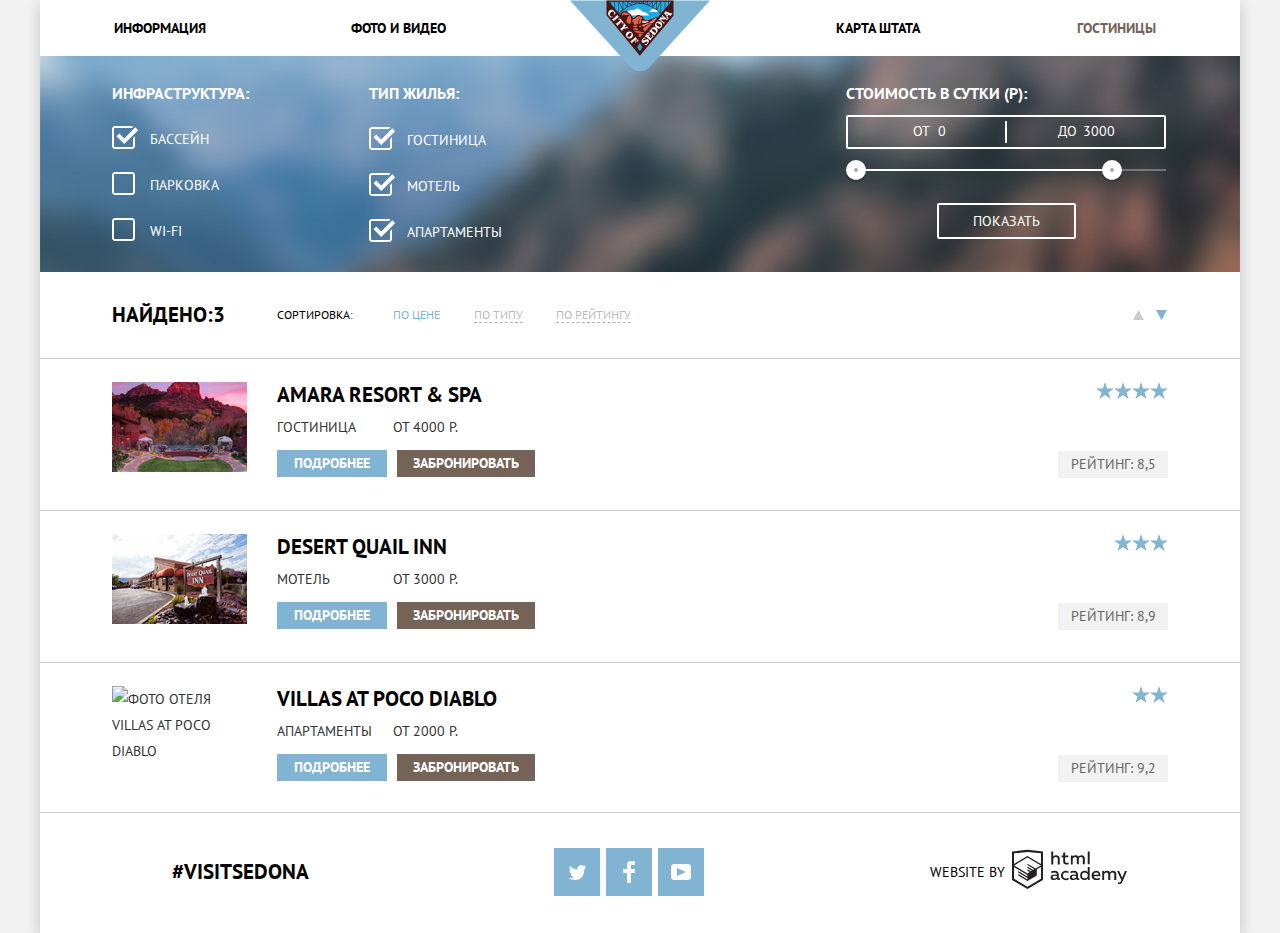
==== inner.html @ ee7cae3e "завершаем вёрстку личного проекта." ====
<!DOCTYPE html>
<html lang="ru">

<head>
    <meta charset="utf-8">
    <title>HTML Academy: Седона</title>
    <link href="https://fonts.googleapis.com/css?family=PT+Sans:400,700&display=swap&subset=cyrillic" rel="stylesheet">
    <link href="css/normalize.css" rel="stylesheet">
    <link href="css/style.css" rel="stylesheet">
</head>

<body class="inner-page">
    <div class="main-wrapper">
        <header class="main-header inner-header">
            <nav class="main-navigation">
                <a class="main-header-logo" href="index.html" aria-label="Главная страница Седона">
                    <img src="img/logo-sedona.svg" width="140" height="72" alt="Логотип Седона">
                </a>
                <ul class="site-navigation">
                    <li><a href="info.html">Информация</a></li>
                    <li class="foto"><a href="foto.html">Фото и видео</a></li>
                    <li><a href="map.html">Карта штата</a></li>
                    <li class="site-navigation-current"><a href="sedona-hotels.html">Гостиницы</a></li>
                </ul>
            </nav>
        </header>
        <main>
            <section class="filter">
                <h2 class="visually-hidden">Фильтр гостиниц</h2>
                <form class="filter-form" action="https://echo.htmlacademy.ru" method="get">
                    <fieldset class="fiiter-item">
                        <legend class="filter-title title-infrastructure">Инфраструктура:</legend>
                        <label class="filter-checkbox checkbox">
                                        <input class="checkbox-input" type="checkbox" checked>
                                        <span class="checkbox-indicator" tabindex="0"></span>
                                        <span class="checkbox-text">Бассейн</span>
                                    </label>
                        <label class="filter-checkbox checkbox">
                                        <input class="checkbox-input" type="checkbox">
                                        <span class="checkbox-indicator" tabindex="0"></span>
                                        <span class="checkbox-text">Парковка</span>
                                    </label>
                        <label class="filter-checkbox checkbox">
                                        <input class="checkbox-input" type="checkbox">
                                        <span class="checkbox-indicator" tabindex="0"></span>
                                        <span class="checkbox-text">Wi-Fi</span>
                                    </label>
                    </fieldset>
                    <fieldset class="fiiter-item">
                        <legend class="filter-title title-type-housing">Тип жилья:</legend>
                        <label class="filter-checkbox checkbox">
                                        <input class="checkbox-input" type="checkbox" checked>
                                        <span class="checkbox-indicator" tabindex="0"></span> 
                                        <span class="checkbox-text">Гостиница</span>
                                    </label>
                        <label class="filter-checkbox checkbox">
                                        <input class="checkbox-input" type="checkbox" checked>
                                        <span class="checkbox-indicator" tabindex="0"></span>
                                        <span class="checkbox-text">Мотель</span>
                                    </label>
                        <label class="filter-checkbox checkbox">
                                        <input class="checkbox-input" type="checkbox" checked>
                                        <span class="checkbox-indicator" tabindex="0"></span>
                                        <span class="checkbox-text">Апартаменты</span>
                                    </label>
                    </fieldset>
                    <div class="filter-range">
                        <div class="filter-range-title">Стоимость в сутки (р):</div>
                        <div class="price-controls">
                            <label class="min-price">от<input type="text" name="min-price" value="0"></label>
                            <label class="max-price">до<input type="text" name="max-price" value="3000"></label>
                        </div>
                        <div class="range-controls">
                            <div class="scale">
                                <div class="bar"></div>
                            </div>
                            <div class="range-toggle range-toggle-min"></div>
                            <div class="range-toggle range-toggle-max"></div>
                        </div>
                        <button class="show" type="submit">Показать</button>
                    </div>
                </form>
            </section>
            <section class="sorting">
                <span class="sorting-result">Найдено:3</span>
                <div class="sorting-type">
                    <h3 class="sorting-type-title">Сортировка:</h3>
                    <ul class="sorting-type-list">
                        <li class="sorting-cost"><a href="#">По цене</a></li>
                        <li class="sorting-on-type"><a href="#">По типу</a></li>
                        <li class="sorting-rating"><a href="#">По рейтингу</a></li>
                    </ul>
                </div>
                <div class="sorting-arrows">
                    <a class="arrows" href="#" aria-label="Стрелка сортировки вверх">
                        <svg class="arrow-up" xmlns="http://www.w3.org/2000/svg" width="11" height="10" viewBox="0 0 11 10">
          <path fill="#231F20" d="M5.5 0L0 10h11z" /></svg>
                    </a>
                    <a class="arrows" href="#" aria-label="Стрелка сортировки вниз">
                        <svg class="arrow-down" xmlns="http://www.w3.org/2000/svg" width="11" height="10" viewBox="0 0 11 10">
          <path fill="#231F20" d="M5.5 10L0 0h11" /></svg>
                    </a>
                </div>
            </section>
            <section class="catalog">
                <h1 class="visually-hidden">Гостиницы</h1>
                <ul class="catalog-list">
                    <li class="catalog-item">
                        <div class="catalog-item-img">
                            <img class="catalog-picture" src="img/Amara-Resort-&-Spa.jpg" width="135" height="90" alt="Фото отеля Amara Resort & Spa">
                        </div>
                        <div class="catalog-item-description">
                            <a class="catalog-link" href="#">
                                <h2 class="catalog-name">Amara Resort & Spa</h2>
                            </a>
                            <p class="catalog-description">
                                <span class="catalog-description-title">Гостиница</span>
                                <span>от 4000 р.</span>
                            </p>
                            <div class="catalog-reservation">
                                <a class="button button-info" href="#">Подробнее</a>
                                <a class="button button-reservation" href="#">Забронировать</a>
                            </div>
                        </div>
                        <div class="catalog-item-rating rating">
                            <div class="rating-stars rating-stars--4"></div>
                            <span class="rating-text">Рейтинг: 8,5</span>
                        </div>
                    </li>
                    <li class="catalog-item">
                        <div class="catalog-item-img">
                            <img class="catalog-picture" src="img/Desert-Quail-Inn.jpg" width="135" height="90" alt="Фото отеля Desert Quail Inn">
                        </div>
                        <div class="catalog-item-description">
                            <a class="catalog-link" href="#">
                                <h2 class="catalog-name">Desert Quail Inn</h2>
                            </a>
                            <p class="catalog-description">
                                <span class="catalog-description-title">Мотель</span>
                                <span>от 3000 р.</span>
                            </p>
                            <div class="catalog-reservation">
                                <a class="button button-info" href="#">Подробнее</a>
                                <a class="button button-reservation" href="#">Забронировать</a>
                            </div>
                        </div>
                        <div class="catalog-item-rating rating">
                            <div class="rating-stars rating-stars--3"></div>
                            <span class="rating-text">Рейтинг: 8,9</span>
                        </div>
                    </li>
                    <li class="catalog-item">
                        <div class="catalog-item-img">
                            <img class="catalog-picture" src="img/Villas-At-Poco-Diablo.jpg" width="135" height="90" alt="Фото отеля Villas At Poco Diablo">
                        </div>
                        <div class="catalog-item-description">
                            <a class="catalog-link" href="#">
                                <h2 class="catalog-name">Villas At Poco Diablo</h2>
                            </a>
                            <p class="catalog-description">
                                <span class="catalog-description-title">Апартаменты</span>
                                <span>от 2000 р.</span>
                            </p>
                            <div class="catalog-reservation">
                                <a class="button button-info" href="#">Подробнее</a>
                                <a class="button button-reservation" href="#">Забронировать</a>
                            </div>
                        </div>
                        <div class="catalog-item-rating rating">
                            <div class="rating-stars rating-stars--2"></div>
                            <span class="rating-text">Рейтинг: 9,2</span>
                        </div>
                    </li>
                </ul>
            </section>
        </main>
        <footer class="main-footer">
            <div class="container">
                <div class="tag">#VISITSEDONA</div>
                <div class="footer-social">
                    <a class="social-button" href="#" aria-label="Седона в Twitter">
                        <img src="img/twitter.svg" width="17" height="15" alt="Twitter">
                    </a>
                    <a class="social-button" href="#" aria-label="Седона в Facebook">
                        <img src="img/fb-icon.svg" width="12" height="22" alt="Facebook">
                    </a>
                    <a class="social-button" href="#" aria-label="Седона в Youtube">
                        <img src="img/youtube.svg" width="20" height="16" alt="Youtube">
                    </a>
                </div>
                <div class="footer-copyright">
                    <b>Website by</b>
                    <a class="intensive" href="htmlacademy.ru/intensive/htmlcss" aria-label="HTML academy">
                        <svg class="intensive-icon" id="Layer_1" data-name="Layer 1" xmlns="http://www.w3.org/2000/svg" viewBox="0 0 108.08 36.85">
              <title>logo-htmlacademy-small1</title>
              <path
                d="M44.61,26.88a2,2,0,0,0,.55-0.1v1.33a3.25,3.25,0,0,1-1.18.21,1.67,1.67,0,0,1-1.67-1,4.84,4.84,0,0,1-3.14,1.08c-1.51,0-2.91-.83-2.91-2.55,0-2.13,2-2.79,3.71-2.79a11.08,11.08,0,0,1,2.17.25v-0.3c0-1-.76-1.77-2.19-1.77a7.42,7.42,0,0,0-3,.64v-1.7a10.21,10.21,0,0,1,3.19-.55c2.36,0,3.81,1.12,3.81,3.65v3a0.54,0.54,0,0,0,.49.59h0.17Zm-6.44-1.13A1.35,1.35,0,0,0,39.63,27h0.11a3.39,3.39,0,0,0,2.41-1V24.58a9.72,9.72,0,0,0-1.81-.21c-1,0-2.16.33-2.16,1.38h0Zm12.36-6.11a5,5,0,0,1,2.57.64V22a4.08,4.08,0,0,0-2.3-.7,2.75,2.75,0,1,0,0,5.49,5,5,0,0,0,2.43-.64v1.71a6.27,6.27,0,0,1-2.76.57A4.21,4.21,0,0,1,46,24.51q0-.21,0-0.41a4.32,4.32,0,0,1,4.18-4.46h0.38Zm12.17,7.24a2,2,0,0,0,.55-0.1v1.33a3.25,3.25,0,0,1-1.18.21,1.67,1.67,0,0,1-1.67-1,4.84,4.84,0,0,1-3.14,1.08c-1.51,0-2.91-.83-2.91-2.55,0-2.13,2-2.79,3.71-2.79a11.08,11.08,0,0,1,2.17.25v-0.3c0-1-.76-1.77-2.19-1.77a7.42,7.42,0,0,0-3,.64v-1.7a10.21,10.21,0,0,1,3.19-.55c2.36,0,3.81,1.12,3.81,3.65v3a0.54,0.54,0,0,0,.49.59h0.17Zm-6.44-1.13A1.35,1.35,0,0,0,57.73,27h0.11a3.39,3.39,0,0,0,2.41-1V24.58a9.72,9.72,0,0,0-1.81-.21c-1.06,0-2.16.33-2.16,1.38h0ZM73,16V28.2H71.35V26.88a3.88,3.88,0,0,1-3.19,1.54,4.4,4.4,0,0,1,0-8.78,3.81,3.81,0,0,1,3,1.3V16H73Zm-4.53,5.22a2.76,2.76,0,1,0,0,5.52A2.86,2.86,0,0,0,71.15,25V23A2.91,2.91,0,0,0,68.49,21.27ZM79,19.64c3.31,0,4.46,2.68,3.92,5.09H76.7c0.21,1.5,1.67,2.11,3.19,2.11a6.11,6.11,0,0,0,2.64-.59v1.6a7.14,7.14,0,0,1-3,.57C77,28.42,74.78,27,74.78,24a4.18,4.18,0,0,1,4-4.39H79Zm0.09,1.54a2.28,2.28,0,0,0-2.44,2.1v0.06H81.3A2,2,0,0,0,79.13,21.18Zm5.73,7V19.87h1.65v1a3.81,3.81,0,0,1,2.78-1.27A2.86,2.86,0,0,1,91.89,21a4.12,4.12,0,0,1,2.91-1.33A3.06,3.06,0,0,1,98,23V28.2h-1.9V23.05a1.59,1.59,0,0,0-1.42-1.75H94.42a2.8,2.8,0,0,0-2.07,1.12V28.2h-1.9V23.05A1.59,1.59,0,0,0,89,21.31H88.8a3,3,0,0,0-2.21,1.29v5.63H84.86Zm21.31-8.33h1.9l-3.91,9.46c-0.9,2.17-2.09,2.86-3.35,2.86a4.76,4.76,0,0,1-1.1-.14V30.46a2.86,2.86,0,0,0,.85.12c0.9,0,1.58-.64,2.07-1.9l0.17-.42-4-8.4h2l2.86,6.29ZM38.73,1.46V6.22a3.81,3.81,0,0,1,2.7-1.14,3.25,3.25,0,0,1,3.44,3.4v5.15H43V8.72a1.81,1.81,0,0,0-1.61-2h-0.3a2.93,2.93,0,0,0-2.32,1.39v5.52h-1.9V1.46h1.9ZM49.94,2.31v3h3V6.91h-3v3.81c0,1.1.5,1.46,1.58,1.46a4.49,4.49,0,0,0,1.69-.33v1.6A6.8,6.8,0,0,1,51,13.8a2.55,2.55,0,0,1-2.86-2.74V6.89H46.58V5.26h1.5V2.74Zm5.4,11.31V5.28H57v1A3.81,3.81,0,0,1,59.77,5a2.86,2.86,0,0,1,2.6,1.33A4.12,4.12,0,0,1,65.28,5,3.06,3.06,0,0,1,68.44,8.4v5.21h-1.9V8.46a1.59,1.59,0,0,0-1.42-1.75H64.89a2.8,2.8,0,0,0-2.07,1.12v5.78h-1.9V8.46A1.59,1.59,0,0,0,59.5,6.71H59.27A3,3,0,0,0,57.06,8v5.63H55.34ZM71.17,1.45H73V13.6H71.17V1.45ZM14.71,0H14.55L0,1.54V28.21l14.55,8.66,14.55-8.66V1.54Zm12.5,27.1L14.55,34.64,1.9,27.12V16.18l12.59,7.5V25L5.86,19.9v1.31l8.68,5.21v1.39L5.87,22.65V24l8.68,5.21,8.75-5.24V18.31L27.2,16V27.12Zm0-12.53-3.48,2-1.6,1L14.51,13v1.31L21,18.23H21l-0.14.09-1,.54-5.37-3.2V17l4.24,2.52-1,.67-3.2-1.9v1.31l2.1,1.24L14.5,22.1,2,14.65,14.51,7.11Zm0-1.32L14.49,5.76,1.91,13.25v-10L14.56,1.92,27.21,3.25v10h0Z"
                transform="translate(0 -0.02)" fill="#231f20" />
            </svg>
                    </a>
                </div>
            </div>
        </footer>
    </div>
    <script></script>
</body>

</html>
---- css/style.css ----
html,
body {
    height: 100%;
    min-width: 1280px;
}

body {
    margin: 0;
    padding: 0;
    font-family: "PT Sans", Arial, sans-serif;
    font-size: 14px;
    line-height: 26px;
    font-weight: normal;
    color: #333333;
    text-transform: uppercase;
    background-color: #f2f2f2;
}

.main-wrapper {
    width: 1200px;
    min-height: 100%;
    margin: 0 auto;
    padding: 0;
    position: relative;
    background-color: white;
    box-shadow: 0px 5px 15px rgba(0, 1, 1, 0.2);
}

main {
    padding-bottom: 120px;
}

a {
    text-decoration: none;
}

img {
    max-width: 100%;
}

.main-navigation {
    font-size: 14px;
    line-height: 26px;
    text-align: center;
    color: #000000;
    font-weight: bold;
    background-color: white;
    display: flex;
    flex-direction: column;
    align-items: center;
    position: relative;
}

.site-navigation {
    list-style: none;
    margin: 0px;
    padding: 0px;
    width: 100%;
    height: 56px;
    list-style: none;
    display: flex;
    justify-content: flex-start;
    align-items: center;
}

.site-navigation a {
    color: #000000;
}

.site-navigation a:hover,
.site-navigation a:focus {
    color: #81b3d2;
    background-color: white
}

.site-navigation a:active {
    color: rgba(0, 0, 0, 0.3);
    background-color: white
}

.main-header {
    min-height: 56px;
}

.main-header-logo {
    width: 140px;
    height: 71px;
    background-color: transparent;
    position: absolute;
    top: 0;
    left: 50%;
    margin-left: -70px;
    z-index: 1;
}

.site-navigation li {
    width: 239px;
}

.foto {
    padding-right: 240px;
}

.visually-hidden:not(:focus):not(:active) {
    position: absolute;
    clip: rect(0 0 0 0);
    width: 1px;
    height: 1px;
    margin: -1px;
    border: 0;
    padding: 0;
    white-space: nowrap;
    clip-path: inset(100%);
    overflow: hidden;
}

.info-container {
    margin: 0 auto;
    padding: 0;
    min-height: 640px;
    text-align: center;
}

.info-welcome {
    height: 508px;
    background-image: url('../img/background-photo.jpg');
    background-position: top -80px center;
    background-repeat: no-repeat;
    position: relative;
}

.info-welcome::before {
    content: "";
    position: absolute;
    width: 1200px;
    height: 59px;
    top: 450px;
    right: 0px;
    background-image: url('../img/polygon.svg');
    background-position: center;
    background-repeat: no-repeat;
}

.info-picture {
    margin: auto;
    padding-top: 77px;
}

.white-back {
    background-color: white;
    width: 100%;
}

.info-sedona {
    padding-bottom: 30px;
    margin: auto;
    font-size: 21px;
    line-height: 26px;
    color: #000000;
    font-weight: bold;
    background-color: white;
}

.info-wrapper .title {
    margin: 0;
}

.info-wrapper {
    background-color: white;
    text-align: center;
    padding-top: 58px;
    padding-bottom: 51px;
}

.title {
    font-size: 14px;
    line-height: 26px;
    text-align: center;
    color: #333333;
    font-weight: normal;
    background-color: white;
}

.reasons {
    margin: 0;
    padding: 0;
    display: flex;
    flex-direction: column;
    align-items: flex-start;
    counter-reset: reasons;
}

.reasons-item {
    margin: 0;
    padding: 0;
    min-height: 256px;
    display: flex;
    flex-direction: row;
    flex-wrap: nowrap;
}

.reasons-additional {
    margin: 0;
    padding: 0;
    min-height: 256px;
    display: flex;
    flex-direction: row;
    flex-wrap: nowrap;
    list-style: none;
}

.reasons-item--image {
    background-color: #81b3d2;
    color: white;
}

.reasons-item--reverse {
    flex-direction: row-reverse;
}

.reasons-item--gray {
    background-color: #eeeeee;
}

.reasons-item-img {
    width: 800px;
    height: 256px;
    background-image: url('../img/feature-picture-1.jpg');
    background-position: center center;
    background-repeat: no-repeat;
}

.reasons-item-img--bridge {
    background-image: url('../img/feature-picture-2.jpg');
}

.reasons-item-info {
    width: 280px;
    padding-top: 46px;
    padding-bottom: 40px;
    padding-right: 60px;
    padding-left: 60px;
    display: flex;
    flex-direction: column;
    align-content: space-between;
    text-align: center;
}

.reasons-item-title {
    font-size: 21px;
    line-height: 21px;
    margin-top: 0;
    padding-bottom: 30px;
    margin-bottom: 30px;
    position: relative;
}

.reasons-item-title::after {
    display: block;
    position: absolute;
    left: 50%;
    bottom: 0;
    transform: translate(-50%, 50%);
    counter-increment: reasons;
    content: "- №" counter(reasons) " -";
    font-size: 14px;
    line-height: 21px;
    font-weight: normal;
}

.reasons-item-text {
    margin: 0;
}

.reasons-additional-title {
    margin: 0;
    font-size: 21px;
    line-height: 21px;
    font-weight: bold;
}

.title-housing {
    position: relative;
    padding-bottom: 20px;
}

.title-housing::before {
    content: "";
    position: absolute;
    top: -103px;
    left: 50%;
    width: 75px;
    height: 72px;
    margin-left: -37.5px;
    background-image: url('../img/icon-1.svg');
}

.title-food {
    position: relative;
    padding-bottom: 20px;
}

.title-food::before {
    content: "";
    position: absolute;
    top: -100px;
    left: 50%;
    width: 74px;
    height: 70px;
    margin-left: -37px;
    background-image: url('../img/icon-3.svg');
}

.title-souvenirs {
    position: relative;
    padding-bottom: 20px;
}

.title-souvenirs::before {
    content: "";
    position: absolute;
    top: -105px;
    left: 50%;
    width: 64px;
    height: 76px;
    margin-left: -32px;
    background-image: url('../img/icon-2.svg');
}

.reasons-additional-item {
    width: 280px;
    padding-top: 162px;
    padding-bottom: 75px;
    padding-right: 60px;
    padding-left: 60px;
    display: flex;
    flex-direction: column;
    text-align: center;
}

.map {
    width: 1200px;
    height: 473px;
    background-image: url('../img/map.jpg');
}

.search {
    text-align: center;
    min-height: 640px;
    padding-top: 50px;
}

.search h3 {
    font-size: 30px;
    line-height: 36px;
    color: #000000;
    font-weight: bold;
    background-color: white;
    margin-bottom: 20px;
    margin-top: 0;
}

.search .title {
    margin: auto;
    width: 440px;
    min-height: 30px;
    margin-bottom: 44px;
    margin-top: 22px;
}

input[type=number] {
    -webkit-appearance: textfield;
    -moz-appearance: textfield;
}

input[type=number]::-webkit-inner-spin-button,
input[type=number]::-webkit-outer-spin-button {
    -webkit-appearance: none;
    -moz-appearance: none;
}

.button {
    font: inherit;
    text-align: center;
    vertical-align: middle;
    text-transform: uppercase;
    border: none;
}

.open-form {
    width: 568px;
    height: 86px;
    font-size: 21px;
    font-weight: bold;
    line-height: 26px;
    color: white;
    background-color: #766357;
    cursor: pointer;
}

.open-form:hover,
.open-form:focus {
    background-color: #604e43;
}

.open-form:active {
    color: rgba(255, 255, 255, 0.3);
    background-color: #503e33;
}

.popup {
    width: 568px;
    margin: 0 auto;
    position: relative;
}

.search-form {
    display: flex;
    flex-direction: row;
    flex-wrap: wrap;
    width: 458px;
    background: #fff;
    position: absolute;
    left: 0;
    right: 0;
    top: 100%;
    padding: 55px;
    text-align: left;
    box-shadow: 0px 7px 15px rgba(0, 1, 1, 0.2);
    z-index: 1;
}

.search-item {
    display: flex;
    flex-direction: row;
    flex-wrap: nowrap;
    align-items: center;
    margin-bottom: 30px;
    width: 100%;
}

.search-item--iconed {
    position: relative;
}

.search-item--half {
    width: 50%;
}

.search-item-label {
    font-weight: bold;
    min-width: 95px;
    padding-right: 15px;
    color: black;
}

.search-item-label--right {
    min-width: 85px;
    padding-right: 25px;
    text-align: right;
}

.search-item-input {
    background-color: #f2f2f2;
    width: 100%;
    padding: 9px;
    height: 16px;
    border: 2px solid #f2f2f2;
    box-shadow: none;
    font-weight: bold;
    text-transform: uppercase;
}

.search-item-input:hover {
    background-color: #ebebeb;
    border-color: #ebebeb;
}

.search-item-input:focus {
    background-color: #fff;
    border-color: #e5e5e5;
}

.search-item-input::-webkit-input-placeholder {
    color: #000;
    font-weight: bold;
    text-transform: uppercase;
}

.search-item-input::-moz-placeholder {
    color: #000;
    font-weight: bold;
    text-transform: uppercase;
}

.search-item-input:-moz-placeholder {
    color: #000;
    font-weight: bold;
    text-transform: uppercase;
}

.search-item-input:-ms-input-placeholder {
    color: #000;
    font-weight: bold;
    text-transform: uppercase;
}

.search-item--iconed .search-item-input {
    padding-right: 30px;
}

.search-item-icon {
    position: absolute;
    top: 50%;
    right: 10px;
    cursor: pointer;
    transform: translateY(-50%);
    fill: #aaa;
}

.search-item-icon:hover {
    fill: #000;
}

.search-item-icon:active {
    fill: #81b3d2;
}

.amount {
    display: flex;
    flex-direction: row;
    flex-wrap: nowrap;
    width: 100%;
}

.amount .search-item-input {
    text-align: center;
    width: calc(100% - 76px - 18px - 4px);
}

.amount-button {
    width: 38px;
    height: 38px;
    position: relative;
    background: #f2f2f2;
    color: #a9a9a9;
    box-shadow: none;
    border: 0;
    font-size: 18px;
    font-weight: bold;
    padding: 0;
    cursor: pointer;
}

.amount-button:hover {
    color: #000;
}

.amount-button:active {
    color: #81b3d2;
}

.amount-button--minus::before {
    content: "";
    position: absolute;
    width: 12px;
    height: 3px;
    background-color: #a9a9a9;
    left: 50%;
    top: 50%;
    transform: translate(-50%, -50%);
    display: inline-block;
    vertical-align: middle;
}

.amount-button--plus::before {
    content: "";
    position: absolute;
    width: 12px;
    height: 3px;
    background-color: #a9a9a9;
    left: 50%;
    top: 50%;
    transform: translate(-50%, -50%);
    display: inline-block;
    vertical-align: middle;
}

.amount-button--plus::after {
    content: "";
    position: absolute;
    width: 12px;
    height: 3px;
    background-color: #a9a9a9;
    left: 13px;
    top: 18px;
    transform: rotate(90deg);
    display: inline-block;
    vertical-align: middle;
}

.amount-button--minus:focus::before,
.amount-button--minus:hover::before {
    background-color: black;
}

.amount-button--minus:active::before {
    background-color: #81b3d2;
}

.amount-button--plus:focus::before,
.amount-button--plus:hover::before {
    background-color: black;
}

.amount-button--plus:active::before {
    background-color: #81b3d2;
}

.amount-button--plus:focus::after,
.amount-button--plus:hover::after {
    background-color: black;
}

.amount-button--plus:active::after {
    background-color: #81b3d2;
}

.button-search {
    background: #81b3d2;
    color: #ffffff;
    text-align: center;
    font-weight: bold;
    font-size: 21px;
    padding: 15px;
    cursor: pointer;
    margin-top: 25px;
}

.button-search:hover {
    background: #669ebf;
}

.button-search:active {
    background: #5596be;
    color: rgba(255, 255, 255, 0.6);
}

.button-block {
    width: 100%;
}

.main-footer {
    font-size: 21px;
    line-height: 26px;
    text-align: center;
    color: #000000;
    font-weight: bold;
    background-color: white;
    padding: 0px;
    margin: 0px;
    min-height: 120px;
    position: absolute;
    left: 0;
    bottom: 0;
}

.main-footer .container {
    min-height: 48px;
    width: 1200px;
    padding-top: 35px;
    display: flex;
    justify-content: space-around;
    align-items: center;
}

.tag {
    margin: 0px;
    min-height: 16px;
    width: 175px;
}

.footer-copyright {
    margin: 0px;
    min-height: 41px;
    width: 197px;
    display: flex;
    justify-content: space-between;
    align-items: center;
}

.social-button {
    width: 46px;
    height: 48px;
    background-color: #81b3d2;
    display: flex;
    align-items: center;
    justify-content: center;
}

.footer-social {
    display: flex;
    flex-wrap: wrap;
    justify-content: space-between;
    margin: 0px;
    min-height: 48px;
    width: 150px;
}

.social-button:hover,
.social-button:focus {
    background-color: #669ec0;
}

.social-button:active {
    background-color: #5496bd;
}

.social-button img:active {
    opacity: 0.3;
}

.footer-copyright b {
    font-size: 14px;
    line-height: 26px;
    text-align: center;
    color: #000000;
    font-weight: normal;
    background-color: white;
}

.intensive-icon {
    width: 115px;
    height: 41px;
    background-color: white;
}

.intensive path:hover,
.intensive path:focus {
    fill: #81b3d2;
}

.intensive path:active {
    fill: #bdbbbc;
}

.inner-page {
    margin: 0;
    padding: 0;
    font-family: "PT Sans", Arial, sans-serif;
    font-size: 14px;
    line-height: 26px;
    font-weight: normal;
    color: #333333;
    text-transform: uppercase;
    background-color: #f2f2f2;
    min-width: 1280px;
    min-height: 933px;
}

.main-header.inner-header {
    margin: 0;
}

.site-navigation-current a {
    color: #766357;
}

.filter {
    margin: 0 auto;
    padding: 0;
    padding-left: 72px;
    padding-right: 74px;
    padding-top: 27px;
    padding-bottom: 7px;
    background-image: url('../img/filter-background.jpg');
    background-position: bottom 53% center;
    background-repeat: no-repeat;
}

.fiiter-item {
    padding-right: 120px;
}

.filter-form {
    display: flex;
}

.filter-title.title-infrastructure {
    margin-bottom: 22px;
}

.filter-title.title-type-housing {
    margin-bottom: 23px;
}

.type-housing-container {
    min-height: 115px;
    display: flex;
    flex-direction: column;
    flex-wrap: wrap;
    justify-content: space-between;
}

.filter-checkbox input {
    order: -1;
}

.type-housing-container label {
    padding-left: 25px;
    margin-bottom: 20px;
}

fieldset {
    border: 0 none;
    margin: 0;
    padding: 0;
}

.filter-title {
    font-size: 16px;
    font-weight: bold;
    line-height: 21px;
    text-align: left;
    color: #ffffff;
}

.filter-checkbox {
    font-size: 14px;
    font-weight: normal;
    color: #ffffff;
    position: relative;
    cursor: pointer;
    display: flex;
    padding-left: 25px;
    margin-bottom: 20px;
}

.type-housing {
    font-size: 14px;
    font-weight: normal;
    color: #ffffff;
    position: relative;
    cursor: pointer;
}

.filter-checkbox input[type="checkbox"]+.checkbox-indicator {
    position: absolute;
    top: 0;
    left: 0;
    width: 23px;
    height: 23px;
    background-image: url('../img/checkbox-off.svg');
}

.filter-checkbox input[type="checkbox"]:checked+.checkbox-indicator {
    content: "";
    position: absolute;
    top: 0;
    left: 0;
    width: 27px;
    height: 23px;
    background-image: url('../img/checkbox-on.svg');
}

.filter-checkbox input[type="checkbox"]:disabled+.checkbox-indicator {
    opacity: 0.3;
}

.type-housing input[type="checkbox"]+.checkbox-indicator {
    position: absolute;
    top: 0;
    left: 0;
    width: 23px;
    height: 23px;
    background-image: url('../img/checkbox-off.svg');
}

.type-housing input[type="checkbox"]:checked+.checkbox-indicator {
    content: "";
    position: absolute;
    top: 0;
    left: 0;
    width: 27px;
    height: 23px;
    background-image: url('../img/checkbox-on.svg');
}

input[type="checkbox"] {
    visibility: hidden;
}

.type-housing input[type="checkbox"]:disabled+.checkbox-indicator {
    opacity: 0.3;
}

.filter-range {
    width: 320px;
    margin-left: auto;
}

.filter-range-title {
    font-size: 16px;
    font-weight: bold;
    line-height: 21px;
    text-align: left;
    color: #ffffff;
    padding-bottom: 11px;
}

.price-controls {
    position: relative;
    height: 30px;
    margin-bottom: 20px;
    font-size: 0;
    border: 2px solid #ffffff;
    border-radius: 2px;
}

.price-controls::after {
    content: "";
    position: absolute;
    width: 2px;
    height: 22px;
    background: #ffffff;
    top: 50%;
    left: 50%;
    transform: translate(-50%, -50%);
}

.price-controls label {
    display: inline-block;
    font-size: 14px;
    line-height: 21px;
    text-align: center;
    color: #ffffff;
    vertical-align: top;
    cursor: pointer;
}

.price-controls .min-price {
    width: 70px;
    padding-left: 50px;
    padding-top: 3px;
}

.price-controls .max-price {
    width: 70px;
    padding-left: 86px;
    padding-top: 3px;
}

.price-controls input {
    width: 40px;
    margin: 0;
    font-size: 14px;
    line-height: 21px;
    text-align: center;
    color: #ffffff;
    background: none;
    border: none;
}

.price-controls input[name="min-price"] {
    width: 20px;
}

.range-controls {
    position: relative;
    margin-bottom: 32px;
}

.range-controls .scale {
    height: 2px;
    background: rgba(255, 255, 255, 0.3);
}

.range-controls .bar {
    width: 80%;
    height: 2px;
    background: #ffffff;
}

.range-toggle {
    position: absolute;
    top: -9px;
    width: 4px;
    height: 4px;
    background: #ababab;
    border: 8px solid #ffffff;
    border-radius: 50%;
    box-shadow: 0 2px 1px 0 rgba(0, 1, 1, 0.2);
    cursor: pointer;
}

.range-toggle:hover {
    background: #1c4f80;
}

.range-toggle-min {
    left: 0;
}

.range-toggle-max {
    left: 80%;
}

.show {
    display: block;
    margin: 0 auto;
    padding: 6px 34px;
    font-size: 14px;
    line-height: 20px;
    color: #ffffff;
    text-transform: uppercase;
    background: transparent;
    border: 2px solid #ffffff;
    border-radius: 2px;
    cursor: pointer;
}

.show:hover,
.show:focus,
.show:active {
    color: #000000;
    background-color: #ffffff;
}

.sorting {
    min-height: 22px;
    background-color: white;
    border-bottom: 1px solid rgba(0, 1, 1, 0.2);
    padding-left: 72px;
    padding-right: 73px;
    padding-top: 30px;
    padding-bottom: 30px;
    display: flex;
    align-items: center;
}

.sorting-type {
    padding-left: 52px;
    display: flex;
    justify-content: flex-start;
}

.sorting-type-list {
    margin: 0;
    padding: 0;
    padding-left: 40px;
    width: 238px;
    display: flex;
    justify-content: space-between;
}

.sorting-arrows {
    margin-left: auto;
    display: flex;
    justify-content: space-between;
}

.arrows {
    margin-left: 12px;
}

.sorting span {
    font-size: 21px;
    font-weight: bold;
    line-height: 26px;
    text-align: left;
    color: #000000;
    background-color: #ffffff;
}

.sorting h3 {
    margin: 0;
    font-size: 12px;
    font-weight: normal;
    line-height: 18px;
    text-align: left;
    color: #000000;
    background-color: #ffffff;
}

.sorting-type-list {
    list-style: none;
    font-size: 12px;
    line-height: 18px;
    text-align: left;
    color: rgba(0, 0, 0, 0.3);
    font-weight: normal;
    background-color: white;
}

.sorting-type-list a {
    color: rgba(0, 0, 0, 0.3);
    border-bottom: 1px dashed rgba(0, 0, 0, 0.3);
}

.sorting-type-list a:hover,
.sorting-type-list a:focus {
    color: #81b3d2;
    background-color: white;
    border-bottom: 1px dashed #81b3d2;
}

.sorting-type-list a:active {
    border: none;
    color: #000000;
    background-color: white;
}

.sorting-cost a {
    border: none;
    color: #81b3d2;
    background-color: white;
}

.arrows path {
    fill: #cacaca;
}

.arrow-down path {
    fill: #81b3d2;
}

.arrows path:hover,
.arrows path:focus {
    fill: #000000;
}

.arrows path:active {
    fill: #81b3d2;
}

.catalog {
    min-height: 453px;
    padding: 0;
    background-color: white;
}

.catalog-list {
    display: flex;
    margin: 0;
    padding: 0;
    list-style: none;
    flex-direction: column;
}

.catalog-item {
    padding: 0;
    background-color: white;
    padding-bottom: 30px;
    padding-top: 23px;
    padding-left: 72px;
    padding-right: 72px;
    border-bottom: 1px solid rgba(0, 1, 1, 0.2);
    display: flex;
    justify-content: space-between;
    flex-direction: row;
    align-items: flex-start;
}

.catalog-item-description {
    width: 708px;
    padding-left: 30px;
    padding-right: 32px;
    min-height: 95px;
    display: flex;
    flex-direction: column;
    justify-content: flex-start;
}

.catalog-name {
    padding: 0;
    margin: 0;
    margin-bottom: 9px;
    line-height: 21px;
}

.catalog-item-img {
    width: 135px;
}

.catalog-name {
    font-size: 21px;
    font-weight: bold;
    line-height: 26px;
    text-align: left;
    color: #000000;
    background-color: white;
}

.catalog-name:hover,
.catalog-name:focus {
    color: #81b3d2;
}

.catalog-name:active {
    color: rgba(0, 0, 0, 0.3);
}

.catalog-description {
    font-size: 14px;
    font-weight: normal;
    line-height: 21px;
    text-align: left;
    color: #333333;
    background-color: white;
    margin: 0;
    margin-bottom: 12px;
    display: flex;
}

.catalog-description-title {
    margin: 0;
    width: 116px;
}

.button-info {
    height: 27px;
    font-size: 14px;
    font-weight: bold;
    text-align: left;
    line-height: 21px;
    color: white;
    background-color: #81b3d2;
    display: flex;
    align-items: center;
    justify-content: center;
    padding-right: 17px;
    padding-left: 17px;
}

.button-info:hover,
.button-info:focus {
    background-color: #669ec0;
}

.button-info:active {
    color: rgba(255, 255, 255, 0.3);
    background-color: #5496bd;
}

.button-reservation {
    height: 27px;
    font-size: 14px;
    font-weight: bold;
    text-align: left;
    line-height: 21px;
    color: white;
    background-color: #766357;
    display: flex;
    align-items: center;
    justify-content: center;
    padding-right: 16px;
    padding-left: 16px;
}

.button-reservation:hover,
.button-reservation:focus {
    background-color: #604e43;
}

.button-reservation:active {
    color: rgba(255, 255, 255, 0.3);
    background-color: #503e33;
}

.catalog-reservation {
    width: 258px;
    display: flex;
    flex-wrap: wrap;
    justify-content: space-between;
}

.catalog-item-rating {
    display: flex;
    flex-direction: column;
    justify-content: space-between;
    align-items: flex-end;
    margin-left: auto;
}

.rating-stars {
    margin-bottom: 52px;
    height: 17px;
    min-width: 18px;
    background-image: url('../img/star.svg');
    background-repeat: repeat-x;
}

.rating-text {
    width: 110px;
    height: 27px;
    font-size: 14px;
    font-weight: normal;
    text-align: center;
    line-height: 27px;
    color: #666666;
    background-color: #f2f2f2;
}

.rating-stars--4 {
    width: 72px;
}

.rating-stars--3 {
    width: 54px;
}

.rating-stars--2 {
    width: 36px;
}

@keyframes bounce {
    0% {
        transform: translateY(-2000px)
    }
    70% {
        transform: translateY(30px)
    }
    90% {
        transform: translateY(-10px)
    }
    100% {
        transform: translateY(0px)
    }
}

@keyframes shake {
    0%,
    100% {
        transform: translateY(0px)
    }
    10%,
    30%,
    50%,
    70%,
    90% {
        transform: translateY(-10px)
    }
    20%,
    40%,
    60%,
    80% {
        transform: translateY(10px)
    }
}

.form-off {
    display: none;
}

.modal-error {
    animation-name: shake;
    animation-duration: 0.6s;
}
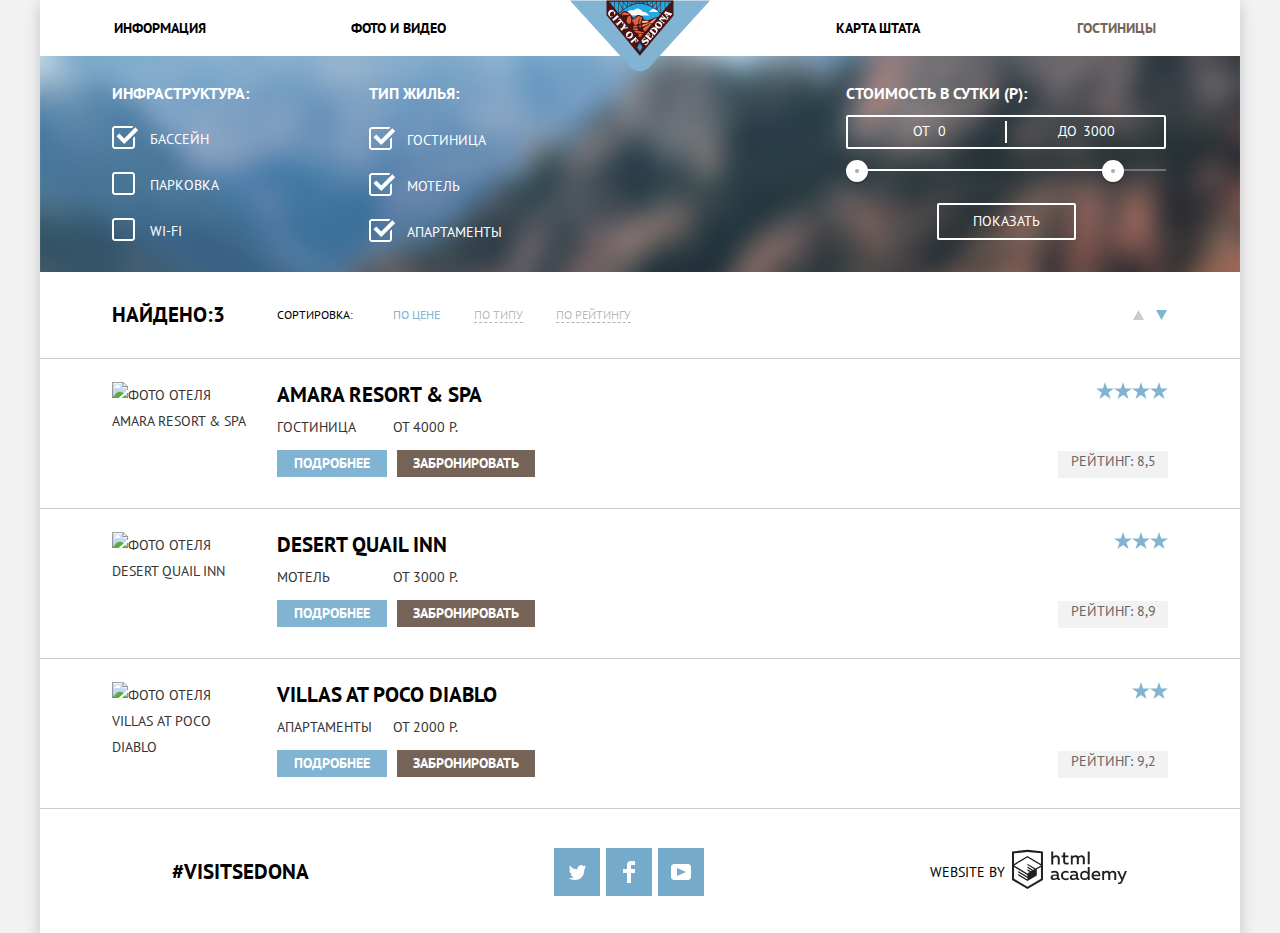
==== commit b38a34de: "Удалила файлы с некорректным названием" ====
--- a/inner.html
+++ b/inner.html
@@ -28,7 +28,7 @@
             <section class="filter">
                 <h2 class="visually-hidden">Фильтр гостиниц</h2>
                 <form class="filter-form" action="https://echo.htmlacademy.ru" method="get">
-                    <fieldset class="fiiter-item">
+                    <fieldset class="fiiter-item-fieldset fiiter-item">
                         <legend class="filter-title title-infrastructure">Инфраструктура:</legend>
                         <label class="filter-checkbox checkbox">
                                         <input class="checkbox-input" type="checkbox" checked>
@@ -46,7 +46,7 @@
                                         <span class="checkbox-text">Wi-Fi</span>
                                     </label>
                     </fieldset>
-                    <fieldset class="fiiter-item">
+                    <fieldset class="fiiter-item-fieldset fiiter-item">
                         <legend class="filter-title title-type-housing">Тип жилья:</legend>
                         <label class="filter-checkbox checkbox">
                                         <input class="checkbox-input" type="checkbox" checked>
--- a/css/style.css
+++ b/css/style.css
@@ -1,7 +1,7 @@
 html,
 body {
     height: 100%;
-    min-width: 1280px;
+    min-width: 1220px;
 }
 
 body {
@@ -26,7 +26,7 @@
     box-shadow: 0px 5px 15px rgba(0, 1, 1, 0.2);
 }
 
-main {
+.main-wrapper main {
     padding-bottom: 120px;
 }
 
@@ -126,6 +126,7 @@
     background-image: url('../img/background-photo.jpg');
     background-position: top -80px center;
     background-repeat: no-repeat;
+    background-color: #81b3d2;
     position: relative;
 }
 
@@ -255,6 +256,10 @@
     position: relative;
 }
 
+.reasons-item--gray h4 {
+    color: #000000;
+}
+
 .reasons-item-title::after {
     display: block;
     position: absolute;
@@ -270,6 +275,7 @@
 
 .reasons-item-text {
     margin: 0;
+    line-height: 21px;
 }
 
 .reasons-additional-title {
@@ -277,6 +283,7 @@
     font-size: 21px;
     line-height: 21px;
     font-weight: bold;
+    color: #000000;
 }
 
 .title-housing {
@@ -366,15 +373,16 @@
     min-height: 30px;
     margin-bottom: 44px;
     margin-top: 22px;
-}
-
-input[type=number] {
+    line-height: 24px;
+}
+
+.search-item-buttons input[type=number] {
     -webkit-appearance: textfield;
     -moz-appearance: textfield;
 }
 
-input[type=number]::-webkit-inner-spin-button,
-input[type=number]::-webkit-outer-spin-button {
+.search-item-buttons input[type=number]::-webkit-inner-spin-button,
+.search-item-buttons input[type=number]::-webkit-outer-spin-button {
     -webkit-appearance: none;
     -moz-appearance: none;
 }
@@ -465,6 +473,7 @@
     width: 100%;
     padding: 9px;
     height: 16px;
+    line-height: 26px;
     border: 2px solid #f2f2f2;
     box-shadow: none;
     font-weight: bold;
@@ -473,11 +482,13 @@
 
 .search-item-input:hover {
     background-color: #ebebeb;
+    outline: 0;
     border-color: #ebebeb;
 }
 
 .search-item-input:focus {
     background-color: #fff;
+    outline: 0;
     border-color: #e5e5e5;
 }
 
@@ -692,7 +703,8 @@
 .social-button {
     width: 46px;
     height: 48px;
-    background-color: #81b3d2;
+    background-color: #5496bd;
+    opacity: 0.8;
     display: flex;
     align-items: center;
     justify-content: center;
@@ -709,11 +721,13 @@
 
 .social-button:hover,
 .social-button:focus {
-    background-color: #669ec0;
+    background-color: #5496bd;
+    opacity: 0.9;
 }
 
 .social-button:active {
     background-color: #5496bd;
+    opacity: 1;
 }
 
 .social-button img:active {
@@ -776,6 +790,13 @@
     background-image: url('../img/filter-background.jpg');
     background-position: bottom 53% center;
     background-repeat: no-repeat;
+    background-color: #766357;
+}
+
+.fiiter-item-fieldset {
+    border: 0 none;
+    margin: 0;
+    padding: 0;
 }
 
 .fiiter-item {
@@ -809,12 +830,6 @@
 .type-housing-container label {
     padding-left: 25px;
     margin-bottom: 20px;
-}
-
-fieldset {
-    border: 0 none;
-    margin: 0;
-    padding: 0;
 }
 
 .filter-title {
@@ -886,7 +901,7 @@
     background-image: url('../img/checkbox-on.svg');
 }
 
-input[type="checkbox"] {
+.filter-checkbox input[type="checkbox"] {
     visibility: hidden;
 }
 
@@ -987,7 +1002,7 @@
     width: 4px;
     height: 4px;
     background: #ababab;
-    border: 8px solid #ffffff;
+    border: 9px solid #ffffff;
     border-radius: 50%;
     box-shadow: 0 2px 1px 0 rgba(0, 1, 1, 0.2);
     cursor: pointer;
@@ -995,6 +1010,7 @@
 
 .range-toggle:hover {
     background: #1c4f80;
+    border: 10px solid #ffffff;
 }
 
 .range-toggle-min {
@@ -1010,7 +1026,7 @@
     margin: 0 auto;
     padding: 6px 34px;
     font-size: 14px;
-    line-height: 20px;
+    line-height: 21px;
     color: #ffffff;
     text-transform: uppercase;
     background: transparent;
@@ -1296,7 +1312,7 @@
     font-size: 14px;
     font-weight: normal;
     text-align: center;
-    line-height: 27px;
+    line-height: 21px;
     color: #666666;
     background-color: #f2f2f2;
 }
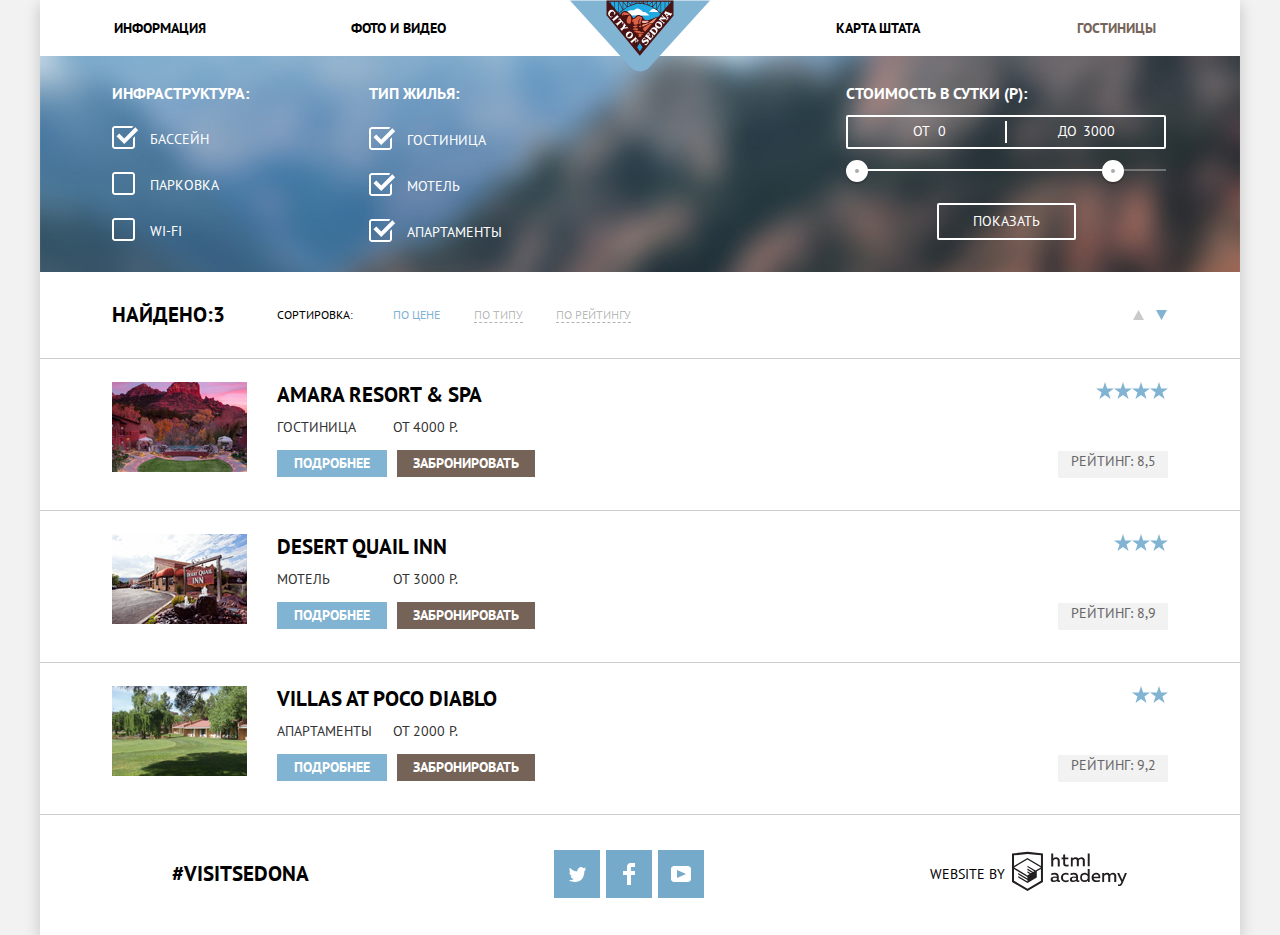
==== commit 62cc2dbb: "Добавила файлы с корректным названием" ====
--- a/inner.html
+++ b/inner.html
@@ -107,7 +107,7 @@
                 <ul class="catalog-list">
                     <li class="catalog-item">
                         <div class="catalog-item-img">
-                            <img class="catalog-picture" src="img/Amara-Resort-&-Spa.jpg" width="135" height="90" alt="Фото отеля Amara Resort & Spa">
+                            <img class="catalog-picture" src="img/amara-resort-&-spa.jpg" width="135" height="90" alt="Фото отеля Amara Resort & Spa">
                         </div>
                         <div class="catalog-item-description">
                             <a class="catalog-link" href="#">
@@ -129,7 +129,7 @@
                     </li>
                     <li class="catalog-item">
                         <div class="catalog-item-img">
-                            <img class="catalog-picture" src="img/Desert-Quail-Inn.jpg" width="135" height="90" alt="Фото отеля Desert Quail Inn">
+                            <img class="catalog-picture" src="img/desert-quail-inn.jpg" width="135" height="90" alt="Фото отеля Desert Quail Inn">
                         </div>
                         <div class="catalog-item-description">
                             <a class="catalog-link" href="#">
@@ -151,7 +151,7 @@
                     </li>
                     <li class="catalog-item">
                         <div class="catalog-item-img">
-                            <img class="catalog-picture" src="img/Villas-At-Poco-Diablo.jpg" width="135" height="90" alt="Фото отеля Villas At Poco Diablo">
+                            <img class="catalog-picture" src="img/villas-at-poco-diablo.jpg" width="135" height="90" alt="Фото отеля Villas At Poco Diablo">
                         </div>
                         <div class="catalog-item-description">
                             <a class="catalog-link" href="#">
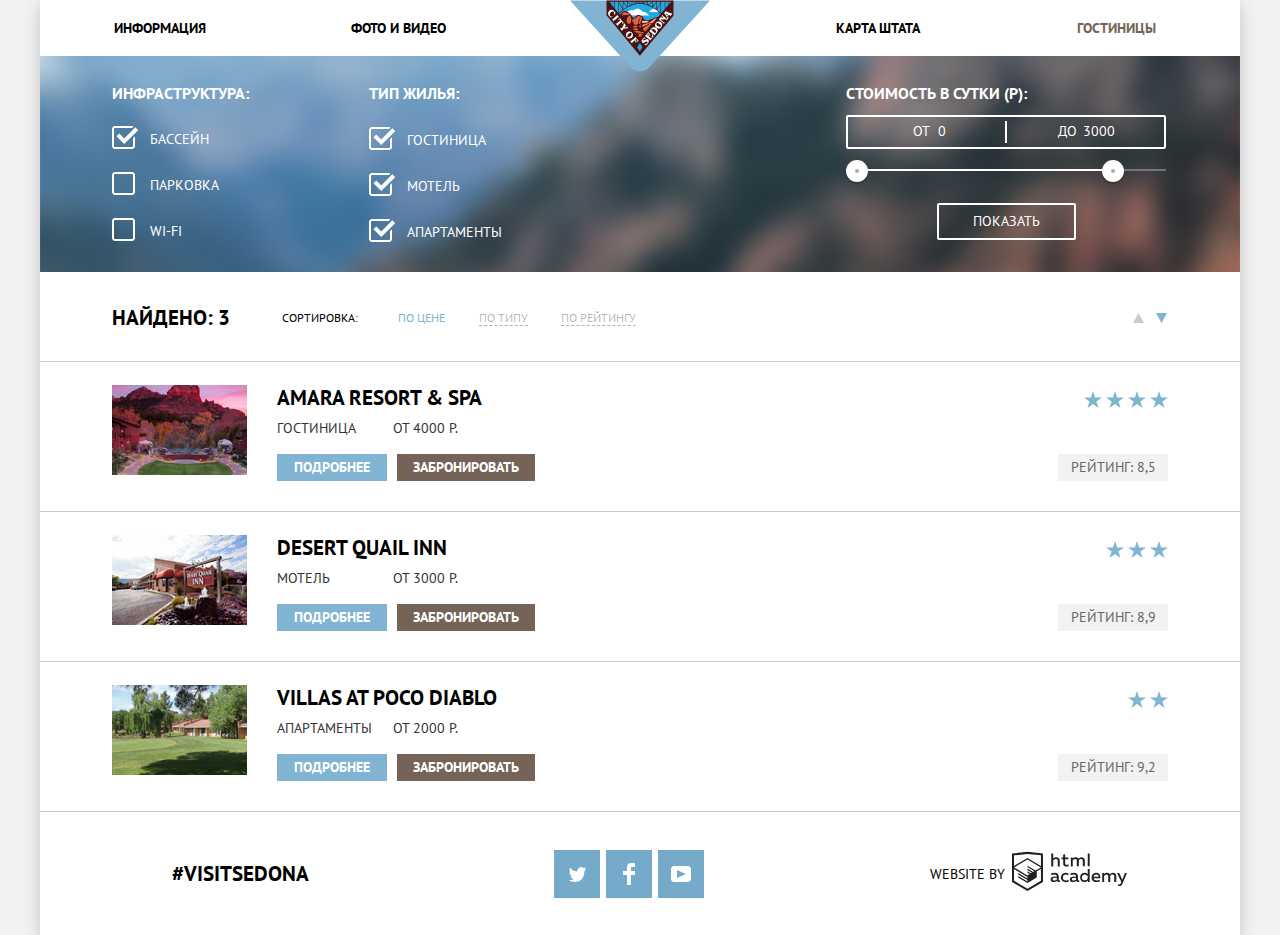
==== commit b32ee165: "Защита проекта" ====
--- a/inner.html
+++ b/inner.html
@@ -31,38 +31,38 @@
                     <fieldset class="fiiter-item-fieldset fiiter-item">
                         <legend class="filter-title title-infrastructure">Инфраструктура:</legend>
                         <label class="filter-checkbox checkbox">
-                                        <input class="checkbox-input" type="checkbox" checked>
-                                        <span class="checkbox-indicator" tabindex="0"></span>
-                                        <span class="checkbox-text">Бассейн</span>
-                                    </label>
-                        <label class="filter-checkbox checkbox">
-                                        <input class="checkbox-input" type="checkbox">
-                                        <span class="checkbox-indicator" tabindex="0"></span>
-                                        <span class="checkbox-text">Парковка</span>
-                                    </label>
-                        <label class="filter-checkbox checkbox">
-                                        <input class="checkbox-input" type="checkbox">
-                                        <span class="checkbox-indicator" tabindex="0"></span>
-                                        <span class="checkbox-text">Wi-Fi</span>
-                                    </label>
+                            <input class="checkbox-input" type="checkbox" checked>
+                            <span class="checkbox-indicator" tabindex="0"></span>
+                            <span class="checkbox-text">Бассейн</span>
+                            </label>
+                        <label class="filter-checkbox checkbox">
+                            <input class="checkbox-input" type="checkbox">
+                            <span class="checkbox-indicator" tabindex="0"></span>
+                            <span class="checkbox-text">Парковка</span>
+                        </label>
+                        <label class="filter-checkbox checkbox">
+                            <input class="checkbox-input" type="checkbox">
+                            <span class="checkbox-indicator" tabindex="0"></span>
+                            <span class="checkbox-text">Wi-Fi</span>
+                        </label>
                     </fieldset>
                     <fieldset class="fiiter-item-fieldset fiiter-item">
                         <legend class="filter-title title-type-housing">Тип жилья:</legend>
                         <label class="filter-checkbox checkbox">
-                                        <input class="checkbox-input" type="checkbox" checked>
-                                        <span class="checkbox-indicator" tabindex="0"></span> 
-                                        <span class="checkbox-text">Гостиница</span>
-                                    </label>
-                        <label class="filter-checkbox checkbox">
-                                        <input class="checkbox-input" type="checkbox" checked>
-                                        <span class="checkbox-indicator" tabindex="0"></span>
-                                        <span class="checkbox-text">Мотель</span>
-                                    </label>
-                        <label class="filter-checkbox checkbox">
-                                        <input class="checkbox-input" type="checkbox" checked>
-                                        <span class="checkbox-indicator" tabindex="0"></span>
-                                        <span class="checkbox-text">Апартаменты</span>
-                                    </label>
+                            <input class="checkbox-input" type="checkbox" checked>
+                            <span class="checkbox-indicator" tabindex="0"></span> 
+                            <span class="checkbox-text">Гостиница</span>
+                        </label>
+                        <label class="filter-checkbox checkbox">
+                            <input class="checkbox-input" type="checkbox" checked>
+                            <span class="checkbox-indicator" tabindex="0"></span>
+                            <span class="checkbox-text">Мотель</span>
+                        </label>
+                        <label class="filter-checkbox checkbox">
+                            <input class="checkbox-input" type="checkbox" checked>
+                            <span class="checkbox-indicator" tabindex="0"></span>
+                            <span class="checkbox-text">Апартаменты</span>
+                        </label>
                     </fieldset>
                     <div class="filter-range">
                         <div class="filter-range-title">Стоимость в сутки (р):</div>
@@ -82,7 +82,7 @@
                 </form>
             </section>
             <section class="sorting">
-                <span class="sorting-result">Найдено:3</span>
+                <span class="sorting-result">Найдено: 3</span>
                 <div class="sorting-type">
                     <h3 class="sorting-type-title">Сортировка:</h3>
                     <ul class="sorting-type-list">
@@ -123,7 +123,13 @@
                             </div>
                         </div>
                         <div class="catalog-item-rating rating">
-                            <div class="rating-stars rating-stars--4"></div>
+                            <!--<div class="rating-stars rating-stars--4"></div>-->
+                            <span class="rating-stars">
+                                <img src="img/star.svg" width="18" height="17" alt="Звезда рейтинга">
+                                <img src="img/star.svg" width="18" height="17" alt="Звезда рейтинга">
+                                <img src="img/star.svg" width="18" height="17" alt="Звезда рейтинга">
+                                <img src="img/star.svg" width="18" height="17" alt="Звезда рейтинга">
+                            </span>
                             <span class="rating-text">Рейтинг: 8,5</span>
                         </div>
                     </li>
@@ -145,7 +151,12 @@
                             </div>
                         </div>
                         <div class="catalog-item-rating rating">
-                            <div class="rating-stars rating-stars--3"></div>
+                            <!--<div class="rating-stars rating-stars--3"></div>-->
+                            <span class="rating-stars">
+                                <img src="img/star.svg" width="18" height="17" alt="Звезда рейтинга">
+                                <img src="img/star.svg" width="18" height="17" alt="Звезда рейтинга">
+                                <img src="img/star.svg" width="18" height="17" alt="Звезда рейтинга">
+                            </span>
                             <span class="rating-text">Рейтинг: 8,9</span>
                         </div>
                     </li>
@@ -167,7 +178,11 @@
                             </div>
                         </div>
                         <div class="catalog-item-rating rating">
-                            <div class="rating-stars rating-stars--2"></div>
+                            <!--<div class="rating-stars rating-stars--2"></div>-->
+                            <span class="rating-stars">
+                                <img src="img/star.svg" width="18" height="17" alt="Звезда рейтинга">
+                                <img src="img/star.svg" width="18" height="17" alt="Звезда рейтинга">
+                            </span>
                             <span class="rating-text">Рейтинг: 9,2</span>
                         </div>
                     </li>
--- a/css/style.css
+++ b/css/style.css
@@ -1,7 +1,7 @@
 html,
 body {
     height: 100%;
-    min-width: 1220px;
+    min-width: 1200px;
 }
 
 body {
@@ -154,6 +154,8 @@
 
 .info-sedona {
     padding-bottom: 30px;
+    padding-left: 380px;
+    padding-right: 380px;
     margin: auto;
     font-size: 21px;
     line-height: 26px;
@@ -251,9 +253,9 @@
     font-size: 21px;
     line-height: 21px;
     margin-top: 0;
-    padding-bottom: 30px;
-    margin-bottom: 30px;
+    margin-bottom: 35px;
     position: relative;
+    padding: 0 60px 30px;
 }
 
 .reasons-item--gray h4 {
@@ -337,7 +339,7 @@
 .reasons-additional-item {
     width: 280px;
     padding-top: 162px;
-    padding-bottom: 75px;
+    padding-bottom: 83px;
     padding-right: 60px;
     padding-left: 60px;
     display: flex;
@@ -363,7 +365,7 @@
     color: #000000;
     font-weight: bold;
     background-color: white;
-    margin-bottom: 20px;
+    margin-bottom: 23px;
     margin-top: 0;
 }
 
@@ -371,7 +373,7 @@
     margin: auto;
     width: 440px;
     min-height: 30px;
-    margin-bottom: 44px;
+    margin-bottom: 50px;
     margin-top: 22px;
     line-height: 24px;
 }
@@ -465,6 +467,7 @@
 .search-item-label--right {
     min-width: 85px;
     padding-right: 25px;
+    padding-left: 5px;
     text-align: right;
 }
 
@@ -520,13 +523,22 @@
     padding-right: 30px;
 }
 
-.search-item-icon {
+.search-item-button {
+    border: none;
     position: absolute;
     top: 50%;
     right: 10px;
     cursor: pointer;
     transform: translateY(-50%);
+    padding: 0;
+    outline: 0;
+    background: transparent;
+}
+
+.search-item-icon {
     fill: #aaa;
+    width: 21px;
+    height: 22px;
 }
 
 .search-item-icon:hover {
@@ -645,7 +657,7 @@
     font-size: 21px;
     padding: 15px;
     cursor: pointer;
-    margin-top: 25px;
+    margin-top: 23px;
 }
 
 .button-search:hover {
@@ -1048,7 +1060,7 @@
     border-bottom: 1px solid rgba(0, 1, 1, 0.2);
     padding-left: 72px;
     padding-right: 73px;
-    padding-top: 30px;
+    padding-top: 33px;
     padding-bottom: 30px;
     display: flex;
     align-items: center;
@@ -1166,7 +1178,7 @@
 .catalog-item {
     padding: 0;
     background-color: white;
-    padding-bottom: 30px;
+    padding-bottom: 28px;
     padding-top: 23px;
     padding-left: 72px;
     padding-right: 72px;
@@ -1190,7 +1202,7 @@
 .catalog-name {
     padding: 0;
     margin: 0;
-    margin-bottom: 9px;
+    margin-bottom: 7px;
     line-height: 21px;
 }
 
@@ -1224,7 +1236,7 @@
     color: #333333;
     background-color: white;
     margin: 0;
-    margin-bottom: 12px;
+    margin-bottom: 15px;
     display: flex;
 }
 
@@ -1291,6 +1303,7 @@
 }
 
 .catalog-item-rating {
+    padding-top: 5px;
     display: flex;
     flex-direction: column;
     justify-content: space-between;
@@ -1298,12 +1311,17 @@
     margin-left: auto;
 }
 
-.rating-stars {
-    margin-bottom: 52px;
+
+/*.rating-stars {
+    margin-bottom: 47px;
     height: 17px;
     min-width: 18px;
     background-image: url('../img/star.svg');
     background-repeat: repeat-x;
+} */
+
+.rating-stars {
+    margin-bottom: 38px;
 }
 
 .rating-text {
@@ -1312,12 +1330,13 @@
     font-size: 14px;
     font-weight: normal;
     text-align: center;
-    line-height: 21px;
+    line-height: 27px;
     color: #666666;
     background-color: #f2f2f2;
 }
 
-.rating-stars--4 {
+
+/*.rating-stars--4 {
     width: 72px;
 }
 
@@ -1328,6 +1347,7 @@
 .rating-stars--2 {
     width: 36px;
 }
+*/
 
 @keyframes bounce {
     0% {
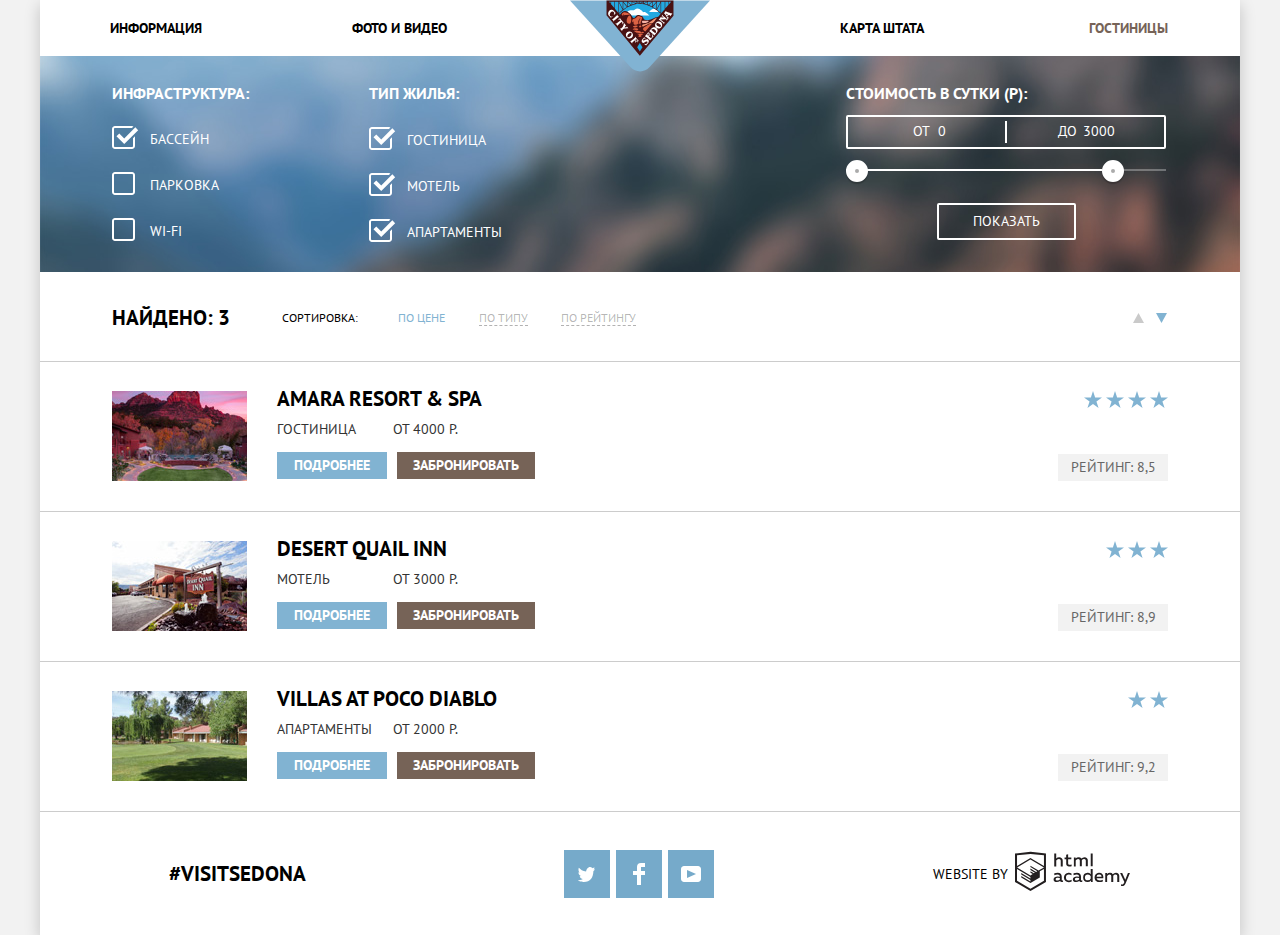
==== commit 8f5422b5: "Защита проекта" ====
--- a/inner.html
+++ b/inner.html
@@ -16,11 +16,11 @@
                 <a class="main-header-logo" href="index.html" aria-label="Главная страница Седона">
                     <img src="img/logo-sedona.svg" width="140" height="72" alt="Логотип Седона">
                 </a>
-                <ul class="site-navigation">
-                    <li><a href="info.html">Информация</a></li>
-                    <li class="foto"><a href="foto.html">Фото и видео</a></li>
-                    <li><a href="map.html">Карта штата</a></li>
-                    <li class="site-navigation-current"><a href="sedona-hotels.html">Гостиницы</a></li>
+                <ul class="nav">
+                    <li class="nav-item"><a class="nav-item-link" href="info.html">Информация</a></li>
+                    <li class="nav-item"><a class="nav-item-link" href="foto.html">Фото и видео</a></li>
+                    <li class="nav-item"><a class="nav-item-link" href="map.html">Карта штата</a></li>
+                    <li class="nav-item nav-item--current"><a class="nav-item-link">Гостиницы</a></li>
                 </ul>
             </nav>
         </header>
@@ -123,7 +123,6 @@
                             </div>
                         </div>
                         <div class="catalog-item-rating rating">
-                            <!--<div class="rating-stars rating-stars--4"></div>-->
                             <span class="rating-stars">
                                 <img src="img/star.svg" width="18" height="17" alt="Звезда рейтинга">
                                 <img src="img/star.svg" width="18" height="17" alt="Звезда рейтинга">
@@ -151,7 +150,6 @@
                             </div>
                         </div>
                         <div class="catalog-item-rating rating">
-                            <!--<div class="rating-stars rating-stars--3"></div>-->
                             <span class="rating-stars">
                                 <img src="img/star.svg" width="18" height="17" alt="Звезда рейтинга">
                                 <img src="img/star.svg" width="18" height="17" alt="Звезда рейтинга">
@@ -178,7 +176,6 @@
                             </div>
                         </div>
                         <div class="catalog-item-rating rating">
-                            <!--<div class="rating-stars rating-stars--2"></div>-->
                             <span class="rating-stars">
                                 <img src="img/star.svg" width="18" height="17" alt="Звезда рейтинга">
                                 <img src="img/star.svg" width="18" height="17" alt="Звезда рейтинга">
--- a/css/style.css
+++ b/css/style.css
@@ -51,31 +51,49 @@
     position: relative;
 }
 
-.site-navigation {
+.nav {
     list-style: none;
-    margin: 0px;
-    padding: 0px;
-    width: 100%;
-    height: 56px;
-    list-style: none;
-    display: flex;
-    justify-content: flex-start;
-    align-items: center;
-}
-
-.site-navigation a {
+    margin: 0;
+    padding: 10px 62px 10px 60px;
+    display: flex;
+    flex-direction: row;
+    flex-wrap: wrap;
+    width: calc(100% - 122px);
+}
+
+.nav-item {
+    margin-right: 130px;
+}
+
+.nav-item:nth-child(3n) {
+    margin-right: 145px;
+    margin-left: auto;
+}
+
+.nav-item:nth-child(4n) {
+    margin-right: 0;
+}
+
+.nav-item-link {
+    display: inline-block;
+    vertical-align: middle;
+    padding: 5px 10px;
     color: #000000;
 }
 
-.site-navigation a:hover,
-.site-navigation a:focus {
+.nav-item-link:hover,
+.nav-item-link:focus {
     color: #81b3d2;
     background-color: white
 }
 
-.site-navigation a:active {
+.nav-item-link:active {
     color: rgba(0, 0, 0, 0.3);
     background-color: white
+}
+
+.nav-item--current .nav-item-link {
+    color: #766357;
 }
 
 .main-header {
@@ -255,7 +273,7 @@
     margin-top: 0;
     margin-bottom: 35px;
     position: relative;
-    padding: 0 60px 30px;
+    padding: 0 60px 33px;
 }
 
 .reasons-item--gray h4 {
@@ -337,11 +355,11 @@
 }
 
 .reasons-additional-item {
-    width: 280px;
+    width: 300px;
     padding-top: 162px;
     padding-bottom: 83px;
-    padding-right: 60px;
-    padding-left: 60px;
+    padding-right: 50px;
+    padding-left: 50px;
     display: flex;
     flex-direction: column;
     text-align: center;
@@ -438,6 +456,8 @@
     text-align: left;
     box-shadow: 0px 7px 15px rgba(0, 1, 1, 0.2);
     z-index: 1;
+    animation-name: bounce;
+    animation-duration: 0.8s;
 }
 
 .search-item {
@@ -445,7 +465,7 @@
     flex-direction: row;
     flex-wrap: nowrap;
     align-items: center;
-    margin-bottom: 30px;
+    margin-bottom: 29px;
     width: 100%;
 }
 
@@ -657,7 +677,7 @@
     font-size: 21px;
     padding: 15px;
     cursor: pointer;
-    margin-top: 23px;
+    margin-top: 26px;
 }
 
 .button-search:hover {
@@ -701,6 +721,7 @@
     margin: 0px;
     min-height: 16px;
     width: 175px;
+    margin-right: 20px;
 }
 
 .footer-copyright {
@@ -733,12 +754,10 @@
 
 .social-button:hover,
 .social-button:focus {
-    background-color: #5496bd;
     opacity: 0.9;
 }
 
 .social-button:active {
-    background-color: #5496bd;
     opacity: 1;
 }
 
@@ -1178,15 +1197,15 @@
 .catalog-item {
     padding: 0;
     background-color: white;
-    padding-bottom: 28px;
-    padding-top: 23px;
+    padding-bottom: 30px;
+    padding-top: 24px;
     padding-left: 72px;
     padding-right: 72px;
     border-bottom: 1px solid rgba(0, 1, 1, 0.2);
     display: flex;
     justify-content: space-between;
     flex-direction: row;
-    align-items: flex-start;
+    align-items: flex-end;
 }
 
 .catalog-item-description {
@@ -1208,6 +1227,7 @@
 
 .catalog-item-img {
     width: 135px;
+    height: 90px;
 }
 
 .catalog-name {
@@ -1236,7 +1256,7 @@
     color: #333333;
     background-color: white;
     margin: 0;
-    margin-bottom: 15px;
+    margin-bottom: 12px;
     display: flex;
 }
 
@@ -1303,7 +1323,6 @@
 }
 
 .catalog-item-rating {
-    padding-top: 5px;
     display: flex;
     flex-direction: column;
     justify-content: space-between;
@@ -1334,20 +1353,6 @@
     color: #666666;
     background-color: #f2f2f2;
 }
-
-
-/*.rating-stars--4 {
-    width: 72px;
-}
-
-.rating-stars--3 {
-    width: 54px;
-}
-
-.rating-stars--2 {
-    width: 36px;
-}
-*/
 
 @keyframes bounce {
     0% {
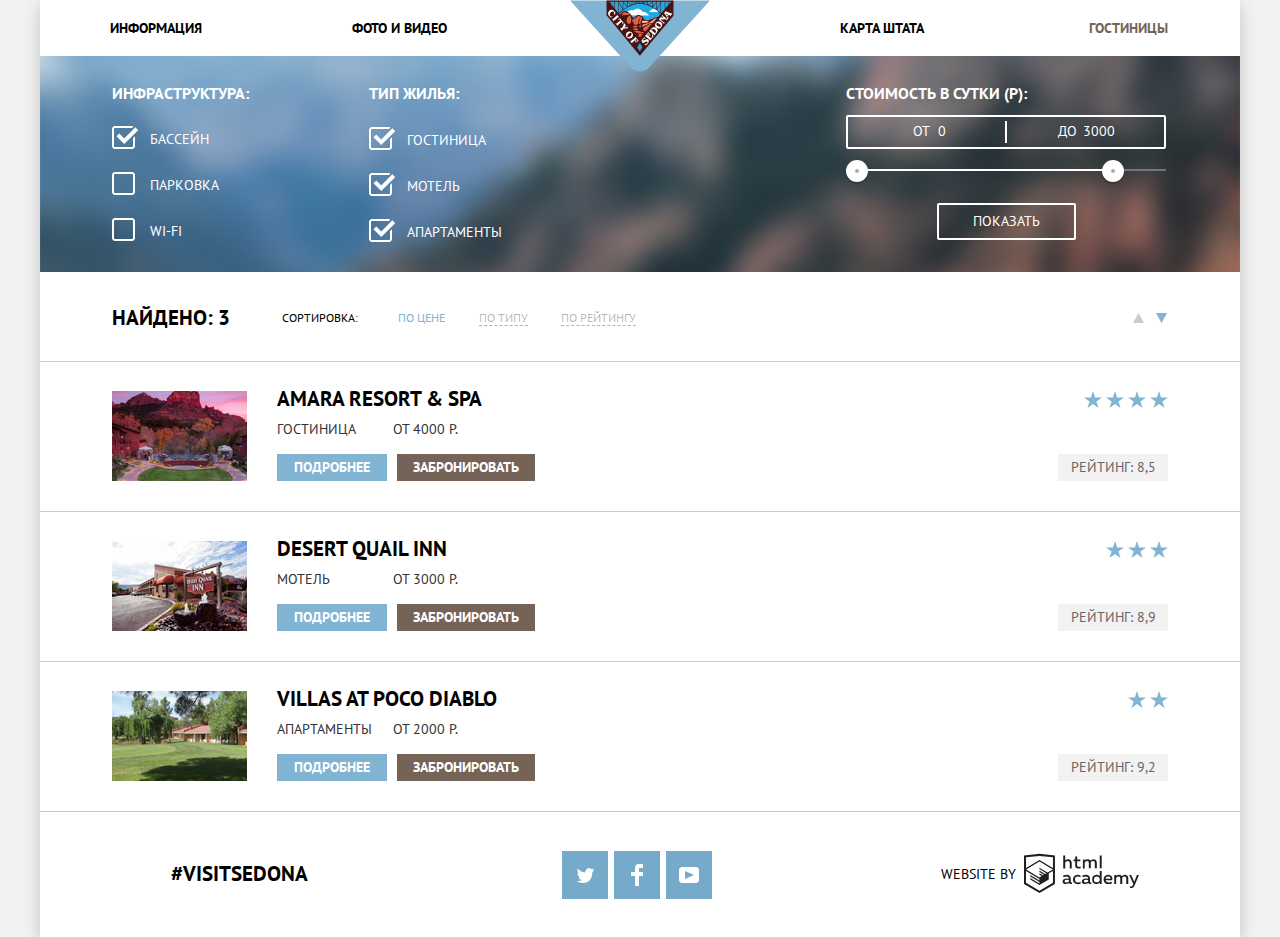
==== commit 712212db: "Защита проекта (2)" ====
--- a/inner.html
+++ b/inner.html
@@ -6,7 +6,7 @@
     <title>HTML Academy: Седона</title>
     <link href="https://fonts.googleapis.com/css?family=PT+Sans:400,700&display=swap&subset=cyrillic" rel="stylesheet">
     <link href="css/normalize.css" rel="stylesheet">
-    <link href="css/style.css" rel="stylesheet">
+    <link href="css/style.min.css" rel="stylesheet">
 </head>
 
 <body class="inner-page">
@@ -186,31 +186,29 @@
                 </ul>
             </section>
         </main>
-        <footer class="main-footer">
-            <div class="container">
-                <div class="tag">#VISITSEDONA</div>
-                <div class="footer-social">
-                    <a class="social-button" href="#" aria-label="Седона в Twitter">
-                        <img src="img/twitter.svg" width="17" height="15" alt="Twitter">
-                    </a>
-                    <a class="social-button" href="#" aria-label="Седона в Facebook">
-                        <img src="img/fb-icon.svg" width="12" height="22" alt="Facebook">
-                    </a>
-                    <a class="social-button" href="#" aria-label="Седона в Youtube">
-                        <img src="img/youtube.svg" width="20" height="16" alt="Youtube">
-                    </a>
-                </div>
-                <div class="footer-copyright">
-                    <b>Website by</b>
-                    <a class="intensive" href="htmlacademy.ru/intensive/htmlcss" aria-label="HTML academy">
-                        <svg class="intensive-icon" id="Layer_1" data-name="Layer 1" xmlns="http://www.w3.org/2000/svg" viewBox="0 0 108.08 36.85">
-              <title>logo-htmlacademy-small1</title>
-              <path
-                d="M44.61,26.88a2,2,0,0,0,.55-0.1v1.33a3.25,3.25,0,0,1-1.18.21,1.67,1.67,0,0,1-1.67-1,4.84,4.84,0,0,1-3.14,1.08c-1.51,0-2.91-.83-2.91-2.55,0-2.13,2-2.79,3.71-2.79a11.08,11.08,0,0,1,2.17.25v-0.3c0-1-.76-1.77-2.19-1.77a7.42,7.42,0,0,0-3,.64v-1.7a10.21,10.21,0,0,1,3.19-.55c2.36,0,3.81,1.12,3.81,3.65v3a0.54,0.54,0,0,0,.49.59h0.17Zm-6.44-1.13A1.35,1.35,0,0,0,39.63,27h0.11a3.39,3.39,0,0,0,2.41-1V24.58a9.72,9.72,0,0,0-1.81-.21c-1,0-2.16.33-2.16,1.38h0Zm12.36-6.11a5,5,0,0,1,2.57.64V22a4.08,4.08,0,0,0-2.3-.7,2.75,2.75,0,1,0,0,5.49,5,5,0,0,0,2.43-.64v1.71a6.27,6.27,0,0,1-2.76.57A4.21,4.21,0,0,1,46,24.51q0-.21,0-0.41a4.32,4.32,0,0,1,4.18-4.46h0.38Zm12.17,7.24a2,2,0,0,0,.55-0.1v1.33a3.25,3.25,0,0,1-1.18.21,1.67,1.67,0,0,1-1.67-1,4.84,4.84,0,0,1-3.14,1.08c-1.51,0-2.91-.83-2.91-2.55,0-2.13,2-2.79,3.71-2.79a11.08,11.08,0,0,1,2.17.25v-0.3c0-1-.76-1.77-2.19-1.77a7.42,7.42,0,0,0-3,.64v-1.7a10.21,10.21,0,0,1,3.19-.55c2.36,0,3.81,1.12,3.81,3.65v3a0.54,0.54,0,0,0,.49.59h0.17Zm-6.44-1.13A1.35,1.35,0,0,0,57.73,27h0.11a3.39,3.39,0,0,0,2.41-1V24.58a9.72,9.72,0,0,0-1.81-.21c-1.06,0-2.16.33-2.16,1.38h0ZM73,16V28.2H71.35V26.88a3.88,3.88,0,0,1-3.19,1.54,4.4,4.4,0,0,1,0-8.78,3.81,3.81,0,0,1,3,1.3V16H73Zm-4.53,5.22a2.76,2.76,0,1,0,0,5.52A2.86,2.86,0,0,0,71.15,25V23A2.91,2.91,0,0,0,68.49,21.27ZM79,19.64c3.31,0,4.46,2.68,3.92,5.09H76.7c0.21,1.5,1.67,2.11,3.19,2.11a6.11,6.11,0,0,0,2.64-.59v1.6a7.14,7.14,0,0,1-3,.57C77,28.42,74.78,27,74.78,24a4.18,4.18,0,0,1,4-4.39H79Zm0.09,1.54a2.28,2.28,0,0,0-2.44,2.1v0.06H81.3A2,2,0,0,0,79.13,21.18Zm5.73,7V19.87h1.65v1a3.81,3.81,0,0,1,2.78-1.27A2.86,2.86,0,0,1,91.89,21a4.12,4.12,0,0,1,2.91-1.33A3.06,3.06,0,0,1,98,23V28.2h-1.9V23.05a1.59,1.59,0,0,0-1.42-1.75H94.42a2.8,2.8,0,0,0-2.07,1.12V28.2h-1.9V23.05A1.59,1.59,0,0,0,89,21.31H88.8a3,3,0,0,0-2.21,1.29v5.63H84.86Zm21.31-8.33h1.9l-3.91,9.46c-0.9,2.17-2.09,2.86-3.35,2.86a4.76,4.76,0,0,1-1.1-.14V30.46a2.86,2.86,0,0,0,.85.12c0.9,0,1.58-.64,2.07-1.9l0.17-.42-4-8.4h2l2.86,6.29ZM38.73,1.46V6.22a3.81,3.81,0,0,1,2.7-1.14,3.25,3.25,0,0,1,3.44,3.4v5.15H43V8.72a1.81,1.81,0,0,0-1.61-2h-0.3a2.93,2.93,0,0,0-2.32,1.39v5.52h-1.9V1.46h1.9ZM49.94,2.31v3h3V6.91h-3v3.81c0,1.1.5,1.46,1.58,1.46a4.49,4.49,0,0,0,1.69-.33v1.6A6.8,6.8,0,0,1,51,13.8a2.55,2.55,0,0,1-2.86-2.74V6.89H46.58V5.26h1.5V2.74Zm5.4,11.31V5.28H57v1A3.81,3.81,0,0,1,59.77,5a2.86,2.86,0,0,1,2.6,1.33A4.12,4.12,0,0,1,65.28,5,3.06,3.06,0,0,1,68.44,8.4v5.21h-1.9V8.46a1.59,1.59,0,0,0-1.42-1.75H64.89a2.8,2.8,0,0,0-2.07,1.12v5.78h-1.9V8.46A1.59,1.59,0,0,0,59.5,6.71H59.27A3,3,0,0,0,57.06,8v5.63H55.34ZM71.17,1.45H73V13.6H71.17V1.45ZM14.71,0H14.55L0,1.54V28.21l14.55,8.66,14.55-8.66V1.54Zm12.5,27.1L14.55,34.64,1.9,27.12V16.18l12.59,7.5V25L5.86,19.9v1.31l8.68,5.21v1.39L5.87,22.65V24l8.68,5.21,8.75-5.24V18.31L27.2,16V27.12Zm0-12.53-3.48,2-1.6,1L14.51,13v1.31L21,18.23H21l-0.14.09-1,.54-5.37-3.2V17l4.24,2.52-1,.67-3.2-1.9v1.31l2.1,1.24L14.5,22.1,2,14.65,14.51,7.11Zm0-1.32L14.49,5.76,1.91,13.25v-10L14.56,1.92,27.21,3.25v10h0Z"
-                transform="translate(0 -0.02)" fill="#231f20" />
+        <footer class="main-footer footer">
+            <div class="footer-tag">#VISITSEDONA</div>
+            <div class="footer-social social">
+                <a class="social-button" href="#" aria-label="Седона в Twitter">
+                    <img class="social-button-img" src="img/twitter.svg" width="17" height="15" alt="Twitter">
+                </a>
+                <a class="social-button" href="#" aria-label="Седона в Facebook">
+                    <img class="social-button-img" src="img/fb-icon.svg" width="12" height="22" alt="Facebook">
+                </a>
+                <a class="social-button" href="#" aria-label="Седона в Youtube">
+                    <img class="social-button-img" src="img/youtube.svg" width="20" height="16" alt="Youtube">
+                </a>
+            </div>
+            <div class="footer-copyright">
+                <b class="footer-copyright-text">Website by</b>
+                <a class="footer-copyright-link" href="htmlacademy.ru/intensive/htmlcss" aria-label="HTML academy">
+                    <svg class="footer-copyright-img" id="Layer_1" data-name="Layer 1" xmlns="http://www.w3.org/2000/svg" viewBox="0 0 108.08 36.85">
+            <title>logo-htmlacademy-small1</title>
+            <path
+            d="M44.61,26.88a2,2,0,0,0,.55-0.1v1.33a3.25,3.25,0,0,1-1.18.21,1.67,1.67,0,0,1-1.67-1,4.84,4.84,0,0,1-3.14,1.08c-1.51,0-2.91-.83-2.91-2.55,0-2.13,2-2.79,3.71-2.79a11.08,11.08,0,0,1,2.17.25v-0.3c0-1-.76-1.77-2.19-1.77a7.42,7.42,0,0,0-3,.64v-1.7a10.21,10.21,0,0,1,3.19-.55c2.36,0,3.81,1.12,3.81,3.65v3a0.54,0.54,0,0,0,.49.59h0.17Zm-6.44-1.13A1.35,1.35,0,0,0,39.63,27h0.11a3.39,3.39,0,0,0,2.41-1V24.58a9.72,9.72,0,0,0-1.81-.21c-1,0-2.16.33-2.16,1.38h0Zm12.36-6.11a5,5,0,0,1,2.57.64V22a4.08,4.08,0,0,0-2.3-.7,2.75,2.75,0,1,0,0,5.49,5,5,0,0,0,2.43-.64v1.71a6.27,6.27,0,0,1-2.76.57A4.21,4.21,0,0,1,46,24.51q0-.21,0-0.41a4.32,4.32,0,0,1,4.18-4.46h0.38Zm12.17,7.24a2,2,0,0,0,.55-0.1v1.33a3.25,3.25,0,0,1-1.18.21,1.67,1.67,0,0,1-1.67-1,4.84,4.84,0,0,1-3.14,1.08c-1.51,0-2.91-.83-2.91-2.55,0-2.13,2-2.79,3.71-2.79a11.08,11.08,0,0,1,2.17.25v-0.3c0-1-.76-1.77-2.19-1.77a7.42,7.42,0,0,0-3,.64v-1.7a10.21,10.21,0,0,1,3.19-.55c2.36,0,3.81,1.12,3.81,3.65v3a0.54,0.54,0,0,0,.49.59h0.17Zm-6.44-1.13A1.35,1.35,0,0,0,57.73,27h0.11a3.39,3.39,0,0,0,2.41-1V24.58a9.72,9.72,0,0,0-1.81-.21c-1.06,0-2.16.33-2.16,1.38h0ZM73,16V28.2H71.35V26.88a3.88,3.88,0,0,1-3.19,1.54,4.4,4.4,0,0,1,0-8.78,3.81,3.81,0,0,1,3,1.3V16H73Zm-4.53,5.22a2.76,2.76,0,1,0,0,5.52A2.86,2.86,0,0,0,71.15,25V23A2.91,2.91,0,0,0,68.49,21.27ZM79,19.64c3.31,0,4.46,2.68,3.92,5.09H76.7c0.21,1.5,1.67,2.11,3.19,2.11a6.11,6.11,0,0,0,2.64-.59v1.6a7.14,7.14,0,0,1-3,.57C77,28.42,74.78,27,74.78,24a4.18,4.18,0,0,1,4-4.39H79Zm0.09,1.54a2.28,2.28,0,0,0-2.44,2.1v0.06H81.3A2,2,0,0,0,79.13,21.18Zm5.73,7V19.87h1.65v1a3.81,3.81,0,0,1,2.78-1.27A2.86,2.86,0,0,1,91.89,21a4.12,4.12,0,0,1,2.91-1.33A3.06,3.06,0,0,1,98,23V28.2h-1.9V23.05a1.59,1.59,0,0,0-1.42-1.75H94.42a2.8,2.8,0,0,0-2.07,1.12V28.2h-1.9V23.05A1.59,1.59,0,0,0,89,21.31H88.8a3,3,0,0,0-2.21,1.29v5.63H84.86Zm21.31-8.33h1.9l-3.91,9.46c-0.9,2.17-2.09,2.86-3.35,2.86a4.76,4.76,0,0,1-1.1-.14V30.46a2.86,2.86,0,0,0,.85.12c0.9,0,1.58-.64,2.07-1.9l0.17-.42-4-8.4h2l2.86,6.29ZM38.73,1.46V6.22a3.81,3.81,0,0,1,2.7-1.14,3.25,3.25,0,0,1,3.44,3.4v5.15H43V8.72a1.81,1.81,0,0,0-1.61-2h-0.3a2.93,2.93,0,0,0-2.32,1.39v5.52h-1.9V1.46h1.9ZM49.94,2.31v3h3V6.91h-3v3.81c0,1.1.5,1.46,1.58,1.46a4.49,4.49,0,0,0,1.69-.33v1.6A6.8,6.8,0,0,1,51,13.8a2.55,2.55,0,0,1-2.86-2.74V6.89H46.58V5.26h1.5V2.74Zm5.4,11.31V5.28H57v1A3.81,3.81,0,0,1,59.77,5a2.86,2.86,0,0,1,2.6,1.33A4.12,4.12,0,0,1,65.28,5,3.06,3.06,0,0,1,68.44,8.4v5.21h-1.9V8.46a1.59,1.59,0,0,0-1.42-1.75H64.89a2.8,2.8,0,0,0-2.07,1.12v5.78h-1.9V8.46A1.59,1.59,0,0,0,59.5,6.71H59.27A3,3,0,0,0,57.06,8v5.63H55.34ZM71.17,1.45H73V13.6H71.17V1.45ZM14.71,0H14.55L0,1.54V28.21l14.55,8.66,14.55-8.66V1.54Zm12.5,27.1L14.55,34.64,1.9,27.12V16.18l12.59,7.5V25L5.86,19.9v1.31l8.68,5.21v1.39L5.87,22.65V24l8.68,5.21,8.75-5.24V18.31L27.2,16V27.12Zm0-12.53-3.48,2-1.6,1L14.51,13v1.31L21,18.23H21l-0.14.09-1,.54-5.37-3.2V17l4.24,2.52-1,.67-3.2-1.9v1.31l2.1,1.24L14.5,22.1,2,14.65,14.51,7.11Zm0-1.32L14.49,5.76,1.91,13.25v-10L14.56,1.92,27.21,3.25v10h0Z"
+            transform="translate(0 -0.02)" fill="#231f20" />
             </svg>
-                    </a>
-                </div>
+                </a>
             </div>
         </footer>
     </div>
--- a/css/style.min.css
+++ b/css/style.min.css
@@ -0,0 +1 @@
+@keyframes bounce{0%{transform:translateY(-2000px)}70%{transform:translateY(30px)}90%{transform:translateY(-10px)}to{transform:translateY(0)}}@keyframes shake{0%,to{transform:translateY(0)}10%,30%,50%,70%,90%{transform:translateY(-10px)}20%,40%,60%,80%{transform:translateY(10px)}}body,html{height:100%;min-width:1200px}body{margin:0;padding:0;font-family:"PT Sans",Arial,sans-serif;font-size:14px;line-height:26px;font-weight:400;color:#333;text-transform:uppercase;background-color:#f2f2f2}.main-navigation,.main-wrapper{background-color:#fff;position:relative}.main-wrapper{width:1200px;min-height:100%;margin:0 auto;padding:0;box-shadow:0 5px 15px rgba(0,1,1,.2)}a{text-decoration:none}img{max-width:100%}.main-navigation{font-size:14px;line-height:26px;text-align:center;color:#000;font-weight:700;display:flex;flex-direction:column;align-items:center}.nav{list-style:none;margin:0;padding:10px 62px 10px 60px;display:flex;flex-direction:row;flex-wrap:wrap;width:calc(100% - 122px)}.nav-item{margin-right:130px}.nav-item:nth-child(3n){margin-right:145px;margin-left:auto}.nav-item:nth-child(4n){margin-right:0}.nav-item-link{display:inline-block;vertical-align:middle;padding:5px 10px;color:#000}.nav-item-link:focus,.nav-item-link:hover{color:#81b3d2;background-color:#fff}.nav-item-link:active{color:rgba(0,0,0,.3);background-color:#fff}.nav-item--current .nav-item-link,.site-navigation-current a{color:#766357}.main-header{min-height:56px}.main-header-logo{width:140px;height:71px;background-color:transparent;position:absolute;top:0;left:50%;margin-left:-70px;z-index:1}.site-navigation li{width:239px}.foto{padding-right:240px}.visually-hidden:not(:focus):not(:active){position:absolute;clip:rect(0 0 0 0);width:1px;height:1px;margin:-1px;border:0;padding:0;white-space:nowrap;clip-path:inset(100%);overflow:hidden}.info-container{margin:0 auto;padding:0;min-height:640px;text-align:center}.info-welcome{height:508px;background-image:url(../img/background-photo.jpg);background-position:top -80px center;background-repeat:no-repeat;background-color:#81b3d2;position:relative}.info-welcome::before{content:"";position:absolute;width:1200px;height:59px;top:450px;right:0;background-image:url(../img/polygon.svg);background-position:center;background-repeat:no-repeat}.info-picture{margin:auto;padding-top:77px}.white-back{background-color:#fff;width:100%}.info-sedona{padding-bottom:30px;padding-left:380px;padding-right:380px;margin:auto;font-size:21px;line-height:26px;color:#000;font-weight:700;background-color:#fff}.info-wrapper .title{margin:0}.info-wrapper,.title{text-align:center;background-color:#fff}.info-wrapper{padding-top:58px;padding-bottom:51px}.title{font-size:14px;line-height:26px;color:#333;font-weight:400}.reasons{margin:0;padding:0;display:flex;flex-direction:column;align-items:flex-start;counter-reset:reasons}.reasons-additional,.reasons-item{margin:0;padding:0;min-height:256px;display:flex;flex-direction:row;flex-wrap:nowrap}.reasons-additional{list-style:none}.reasons-item--image{background-color:#81b3d2;color:#fff}.reasons-item--reverse{flex-direction:row-reverse}.reasons-item--gray{background-color:#eee}.reasons-item-img{width:800px;height:256px;background-image:url(../img/feature-picture-1.jpg);background-position:center center;background-repeat:no-repeat}.reasons-item-img--bridge{background-image:url(../img/feature-picture-2.jpg)}.reasons-item-info{width:280px;padding:46px 60px 40px;display:flex;flex-direction:column;align-content:space-between;text-align:center}.reasons-item-title{font-size:21px;line-height:21px;margin-top:0;margin-bottom:35px;position:relative;padding:0 60px 33px}.reasons-item--gray h4{color:#000}.reasons-item-title::after{display:block;position:absolute;left:50%;bottom:0;transform:translate(-50%,50%);counter-increment:reasons;content:"- �" counter(reasons) " -";font-size:14px;line-height:21px;font-weight:400}.reasons-item-text{margin:0;line-height:21px}.reasons-additional-title{margin:0;font-size:21px;line-height:21px;font-weight:700;color:#000}.title-food,.title-housing,.title-souvenirs{position:relative;padding-bottom:20px}.title-housing::before{content:"";position:absolute;top:-103px;left:50%;width:75px;height:72px;margin-left:-37.5px;background-image:url(../img/icon-1.svg)}.title-food::before,.title-souvenirs::before{content:"";position:absolute;top:-100px;left:50%;width:74px;height:70px;margin-left:-37px;background-image:url(../img/icon-3.svg)}.title-souvenirs::before{top:-105px;width:64px;height:76px;margin-left:-32px;background-image:url(../img/icon-2.svg)}.reasons-additional-item{width:300px;padding:162px 50px 83px;display:flex;flex-direction:column;text-align:center}.map{width:1200px;height:473px;background-image:url(../img/map.jpg)}.search{text-align:center;min-height:640px;padding-top:50px}.search h3{font-size:30px;line-height:36px;color:#000;font-weight:700;background-color:#fff;margin-bottom:23px;margin-top:0}.search .title{width:440px;min-height:30px;margin:22px auto 50px;line-height:24px}.search-item-buttons input[type=number]{-webkit-appearance:textfield;-moz-appearance:textfield}.search-item-buttons input[type=number]::-webkit-inner-spin-button,.search-item-buttons input[type=number]::-webkit-outer-spin-button{-webkit-appearance:none;-moz-appearance:none}.button{font:inherit;text-align:center;vertical-align:middle;text-transform:uppercase;border:0}.open-form{width:568px;height:86px;font-size:21px;font-weight:700;line-height:26px;color:#fff;background-color:#766357;cursor:pointer}.open-form:focus,.open-form:hover{background-color:#604e43}.open-form:active{color:rgba(255,255,255,.3);background-color:#503e33}.popup{width:568px;margin:0 auto;position:relative}.search-form,.search-item{display:flex;flex-direction:row}.search-form{background:#fff;position:absolute;left:0;right:0;top:100%;padding:55px;text-align:left;box-shadow:0 7px 15px rgba(0,1,1,.2);z-index:1;animation-name:bounce;animation-duration:.8s;flex-wrap:wrap;width:458px}.search-item{flex-wrap:nowrap;align-items:center;margin-bottom:29px;width:100%}.search-item--iconed{position:relative}.search-item--half{width:50%}.search-item-label{font-weight:700;min-width:95px;padding-right:15px;color:#000}.search-item-label--right{min-width:85px;padding-right:25px;padding-left:5px;text-align:right}.search-item-input{background-color:#f2f2f2;width:100%;padding:9px;height:16px;line-height:26px;border:2px solid #f2f2f2;box-shadow:none;font-weight:700;text-transform:uppercase}.search-item-input:hover{background-color:#ebebeb;outline:0;border-color:#ebebeb}.search-item-input:focus{background-color:#fff;outline:0;border-color:#e5e5e5}.search-item-input::-webkit-input-placeholder{color:#000;font-weight:700;text-transform:uppercase}.search-item-input:-moz-placeholder,.search-item-input::-moz-placeholder{color:#000;font-weight:700;text-transform:uppercase}.search-item-input:-ms-input-placeholder{color:#000;font-weight:700;text-transform:uppercase}.search-item--iconed .search-item-input{padding-right:30px}.search-item-button{border:0;position:absolute;top:50%;right:10px;cursor:pointer;transform:translateY(-50%);padding:0;outline:0;background:0 0}.search-item-icon{fill:#aaa;width:21px;height:22px}.search-item-icon:hover{fill:#000}.search-item-icon:active{fill:#81b3d2}.amount{display:flex;flex-direction:row;flex-wrap:nowrap;width:100%}.amount .search-item-input{text-align:center;width:calc(100% - 76px - 18px - 4px)}.amount-button{width:38px;height:38px;position:relative;background:#f2f2f2;color:#a9a9a9;box-shadow:none;border:0;font-size:18px;font-weight:700;padding:0;cursor:pointer}.amount-button:hover{color:#000}.amount-button:active{color:#81b3d2}.amount-button--minus::before,.amount-button--plus::after,.amount-button--plus::before{content:"";position:absolute;width:12px;height:3px;background-color:#a9a9a9;display:inline-block;vertical-align:middle}.amount-button--minus::before,.amount-button--plus::before{transform:translate(-50%,-50%);left:50%;top:50%}.amount-button--plus::after{left:13px;top:18px;transform:rotate(90deg)}.amount-button--minus:focus::before,.amount-button--minus:hover::before{background-color:#000}.amount-button--minus:active::before{background-color:#81b3d2}.amount-button--plus:focus::before,.amount-button--plus:hover::before{background-color:#000}.amount-button--plus:active::before{background-color:#81b3d2}.amount-button--plus:focus::after,.amount-button--plus:hover::after{background-color:#000}.amount-button--plus:active::after{background-color:#81b3d2}.button-search{background:#81b3d2;color:#fff;text-align:center;font-weight:700;font-size:21px;padding:15px;cursor:pointer;margin-top:26px}.button-search:hover{background:#669ebf}.button-search:active{background:#5596be;color:rgba(255,255,255,.6)}.button-block{width:100%}.main-footer{font-size:21px;line-height:26px;color:#000;font-weight:700;background-color:#fff;padding:33px 100px 37px;display:flex;align-items:center}.footer-tag{min-height:16px;margin-right:25px;margin-left:31px}.footer-social{display:flex;flex-wrap:wrap;justify-content:space-between;margin-left:auto;margin-top:2px;width:150px}.social-button{width:46px;height:48px;background-color:#5496bd;opacity:.8;display:flex;align-items:center;justify-content:center}.social-button:focus,.social-button:hover{opacity:.9}.social-button:active{opacity:1}.social-button:active .social-button-img{opacity:.3}.footer-copyright{display:flex;justify-content:space-between;align-items:center;margin:0 0 0 auto}.footer-copyright-text{font-size:14px;line-height:26px;text-align:center;color:#000;font-weight:400;background-color:#fff}.footer-copyright-link{position:relative;right:1px;margin-left:9px;margin-top:5px}.footer-copyright-img{width:115px;height:41px;background-color:#fff}.footer-copyright-link:focus path,.footer-copyright-link:hover path{fill:#81b3d2}.footer-copyright-link:active path{fill:#bdbbbc}.inner-page{margin:0;padding:0;font-family:"PT Sans",Arial,sans-serif;font-size:14px;line-height:26px;font-weight:400;color:#333;text-transform:uppercase;background-color:#f2f2f2;min-width:1280px;min-height:933px}.main-header.inner-header{margin:0}.filter{margin:0 auto;padding:27px 74px 7px 72px;background-image:url(../img/filter-background.jpg);background-position:bottom 53% center;background-repeat:no-repeat;background-color:#766357}.fiiter-item-fieldset{border:0;margin:0;padding:0}.fiiter-item{padding-right:120px}.filter-form{display:flex}.filter-title.title-infrastructure{margin-bottom:22px}.filter-title.title-type-housing{margin-bottom:23px}.type-housing-container{min-height:115px;display:flex;flex-direction:column;flex-wrap:wrap;justify-content:space-between}.filter-checkbox input{order:-1}.type-housing-container label{padding-left:25px;margin-bottom:20px}.filter-title{font-size:16px;font-weight:700;line-height:21px;text-align:left;color:#fff}.filter-checkbox{display:flex;padding-left:25px;margin-bottom:20px}.filter-checkbox,.type-housing{font-size:14px;font-weight:400;color:#fff;position:relative;cursor:pointer}.filter-checkbox input[type=checkbox]+.checkbox-indicator,.type-housing input[type=checkbox]+.checkbox-indicator{position:absolute;top:0;left:0;width:23px;height:23px;background-image:url(../img/checkbox-off.svg)}.filter-checkbox input[type=checkbox]:checked+.checkbox-indicator{content:"";position:absolute;top:0;left:0;width:27px;height:23px;background-image:url(../img/checkbox-on.svg)}.filter-checkbox input[type=checkbox]:disabled+.checkbox-indicator{opacity:.3}.type-housing input[type=checkbox]:checked+.checkbox-indicator{content:"";position:absolute;top:0;left:0;width:27px;height:23px;background-image:url(../img/checkbox-on.svg)}.filter-checkbox input[type=checkbox]{visibility:hidden}.type-housing input[type=checkbox]:disabled+.checkbox-indicator{opacity:.3}.filter-range{width:320px;margin-left:auto}.filter-range-title{font-size:16px;font-weight:700;line-height:21px;text-align:left;color:#fff;padding-bottom:11px}.price-controls{position:relative;height:30px;margin-bottom:20px;font-size:0;border:2px solid #fff;border-radius:2px}.price-controls::after{content:"";position:absolute;width:2px;height:22px;background:#fff;top:50%;left:50%;transform:translate(-50%,-50%)}.price-controls input,.price-controls label{font-size:14px;line-height:21px;text-align:center;color:#fff}.price-controls label{display:inline-block;vertical-align:top;cursor:pointer}.price-controls .min-price{width:70px;padding-left:50px;padding-top:3px}.price-controls .max-price{width:70px;padding-left:86px;padding-top:3px}.price-controls input{width:40px;margin:0;background:0 0;border:0}.price-controls input[name=min-price]{width:20px}.range-controls{position:relative;margin-bottom:32px}.range-controls .scale{height:2px;background:rgba(255,255,255,.3)}.range-controls .bar{width:80%;height:2px;background:#fff}.range-toggle{position:absolute;top:-9px;width:4px;height:4px;background:#ababab;border:9px solid #fff;border-radius:50%;box-shadow:0 2px 1px 0 rgba(0,1,1,.2);cursor:pointer}.range-toggle:hover{background:#1c4f80;border:10px solid #fff}.range-toggle-min{left:0}.range-toggle-max{left:80%}.show{display:block;margin:0 auto;padding:6px 34px;font-size:14px;line-height:21px;color:#fff;text-transform:uppercase;background:0 0;border:2px solid #fff;border-radius:2px;cursor:pointer}.show:active,.show:focus,.show:hover{color:#000;background-color:#fff}.sorting{min-height:22px;background-color:#fff;border-bottom:1px solid rgba(0,1,1,.2);padding:33px 73px 30px 72px;display:flex;align-items:center}.sorting-type{padding-left:52px;display:flex;justify-content:flex-start}.sorting-arrows,.sorting-type-list{display:flex;justify-content:space-between}.sorting-type-list{margin:0;padding:0 0 0 40px;width:238px}.sorting-arrows{margin-left:auto}.arrows{margin-left:12px}.sorting span{font-size:21px;font-weight:700;line-height:26px;text-align:left;color:#000;background-color:#fff}.sorting h3,.sorting-type-list{font-size:12px;line-height:18px;text-align:left;font-weight:400;background-color:#fff}.sorting h3{margin:0;color:#000}.sorting-type-list{list-style:none;color:rgba(0,0,0,.3)}.sorting-type-list a{color:rgba(0,0,0,.3);border-bottom:1px dashed rgba(0,0,0,.3)}.sorting-type-list a:focus,.sorting-type-list a:hover{color:#81b3d2;background-color:#fff;border-bottom:1px dashed #81b3d2}.sorting-cost a,.sorting-type-list a:active{border:0;color:#000;background-color:#fff}.sorting-cost a{color:#81b3d2}.arrows path{fill:#cacaca}.arrow-down path{fill:#81b3d2}.arrows path:focus,.arrows path:hover{fill:#000}.arrows path:active{fill:#81b3d2}.catalog{min-height:453px;padding:0;background-color:#fff}.catalog-list{display:flex;margin:0;padding:0;list-style:none;flex-direction:column}.catalog-item{background-color:#fff;padding:24px 72px 30px;border-bottom:1px solid rgba(0,1,1,.2);display:flex;justify-content:space-between;flex-direction:row;align-items:flex-end}.catalog-item-description{width:708px;padding-left:30px;padding-right:32px;min-height:95px;display:flex;flex-direction:column;justify-content:flex-start}.catalog-name{padding:0;margin:0 0 7px}.catalog-item-img{width:135px;height:90px}.catalog-name{font-size:21px;font-weight:700;line-height:26px;text-align:left;color:#000;background-color:#fff}.catalog-name:focus,.catalog-name:hover{color:#81b3d2}.catalog-name:active{color:rgba(0,0,0,.3)}.catalog-description{font-size:14px;font-weight:400;line-height:21px;text-align:left;color:#333;background-color:#fff;margin:0 0 14px;display:flex}.catalog-description-title{margin:0;width:116px}.button-info{height:27px;font-size:14px;font-weight:700;text-align:left;line-height:21px;color:#fff;background-color:#81b3d2;display:flex;align-items:center;justify-content:center;padding-right:17px;padding-left:17px}.button-info:focus,.button-info:hover{background-color:#669ec0}.button-info:active{color:rgba(255,255,255,.3);background-color:#5496bd}.button-reservation{height:27px;font-size:14px;font-weight:700;text-align:left;line-height:21px;color:#fff;background-color:#766357;display:flex;align-items:center;justify-content:center;padding-right:16px;padding-left:16px}.button-reservation:focus,.button-reservation:hover{background-color:#604e43}.button-reservation:active{color:rgba(255,255,255,.3);background-color:#503e33}.catalog-reservation{width:258px;display:flex;flex-wrap:wrap;justify-content:space-between}.catalog-item-rating{display:flex;flex-direction:column;justify-content:space-between;align-items:flex-end;margin-left:auto}.rating-stars{margin-bottom:38px}.rating-text{width:110px;height:27px;font-size:14px;font-weight:400;text-align:center;line-height:27px;color:#666;background-color:#f2f2f2}.form-off{display:none}.modal-error{animation-name:shake;animation-duration:.6s}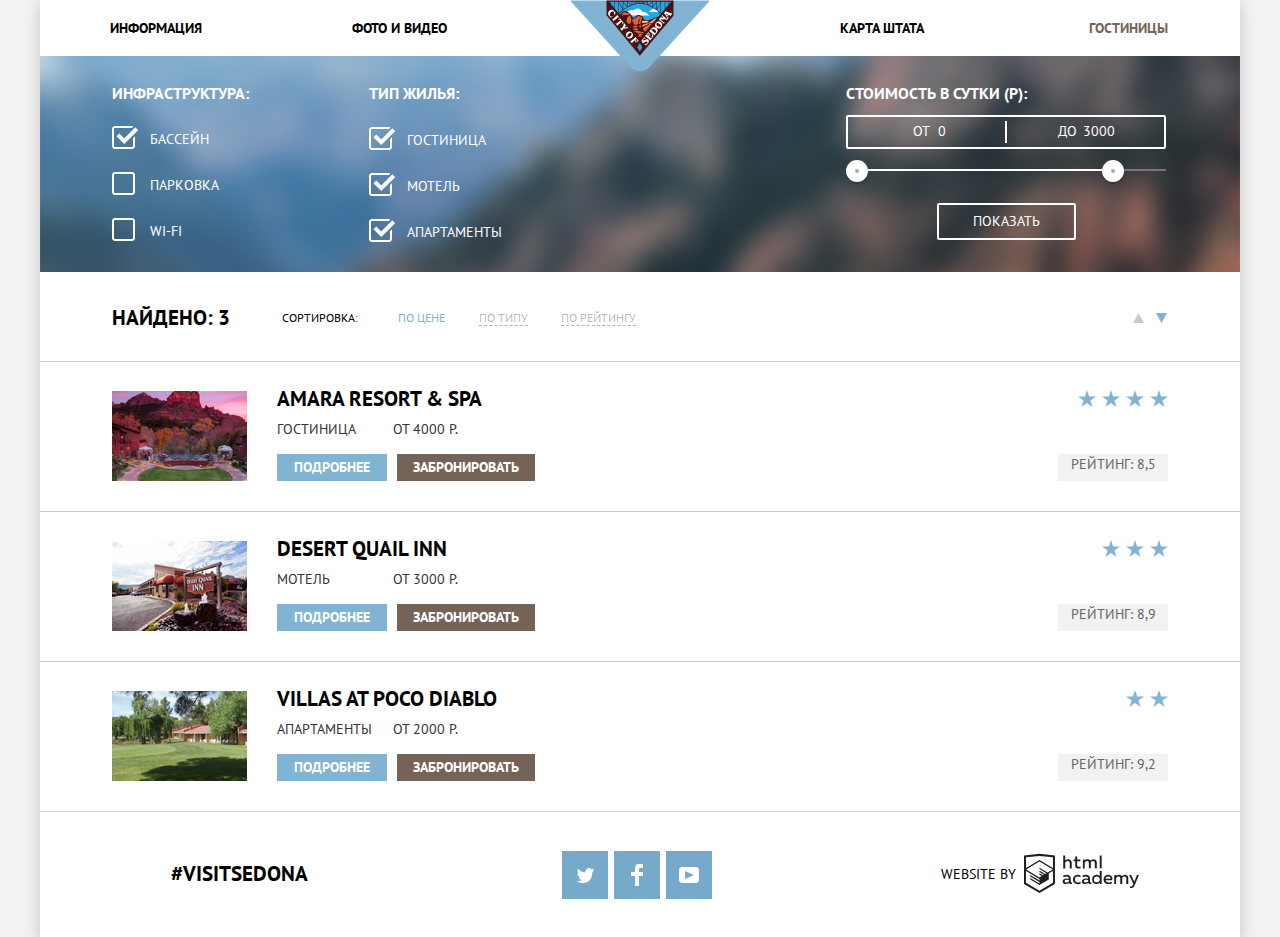
==== commit f1b5de94: "Защита проекта (2)" ====
--- a/inner.html
+++ b/inner.html
@@ -6,10 +6,10 @@
     <title>HTML Academy: Седона</title>
     <link href="https://fonts.googleapis.com/css?family=PT+Sans:400,700&display=swap&subset=cyrillic" rel="stylesheet">
     <link href="css/normalize.css" rel="stylesheet">
-    <link href="css/style.min.css" rel="stylesheet">
+    <link href="css/style.css" rel="stylesheet">
 </head>
 
-<body class="inner-page">
+<body>
     <div class="main-wrapper">
         <header class="main-header inner-header">
             <nav class="main-navigation">
@@ -124,10 +124,10 @@
                         </div>
                         <div class="catalog-item-rating rating">
                             <span class="rating-stars">
-                                <img src="img/star.svg" width="18" height="17" alt="Звезда рейтинга">
-                                <img src="img/star.svg" width="18" height="17" alt="Звезда рейтинга">
-                                <img src="img/star.svg" width="18" height="17" alt="Звезда рейтинга">
-                                <img src="img/star.svg" width="18" height="17" alt="Звезда рейтинга">
+                                <img class="rating-stars-img" src="img/star.svg" width="18" height="17" alt="Звезда рейтинга">
+                                <img class="rating-stars-img" src="img/star.svg" width="18" height="17" alt="Звезда рейтинга">
+                                <img class="rating-stars-img" src="img/star.svg" width="18" height="17" alt="Звезда рейтинга">
+                                <img class="rating-stars-img" src="img/star.svg" width="18" height="17" alt="Звезда рейтинга">
                             </span>
                             <span class="rating-text">Рейтинг: 8,5</span>
                         </div>
@@ -151,9 +151,9 @@
                         </div>
                         <div class="catalog-item-rating rating">
                             <span class="rating-stars">
-                                <img src="img/star.svg" width="18" height="17" alt="Звезда рейтинга">
-                                <img src="img/star.svg" width="18" height="17" alt="Звезда рейтинга">
-                                <img src="img/star.svg" width="18" height="17" alt="Звезда рейтинга">
+                                <img class="rating-stars-img" src="img/star.svg" width="18" height="17" alt="Звезда рейтинга">
+                                <img class="rating-stars-img" src="img/star.svg" width="18" height="17" alt="Звезда рейтинга">
+                                <img class="rating-stars-img" src="img/star.svg" width="18" height="17" alt="Звезда рейтинга">
                             </span>
                             <span class="rating-text">Рейтинг: 8,9</span>
                         </div>
@@ -177,8 +177,8 @@
                         </div>
                         <div class="catalog-item-rating rating">
                             <span class="rating-stars">
-                                <img src="img/star.svg" width="18" height="17" alt="Звезда рейтинга">
-                                <img src="img/star.svg" width="18" height="17" alt="Звезда рейтинга">
+                                <img class="rating-stars-img" src="img/star.svg" width="18" height="17" alt="Звезда рейтинга">
+                                <img class="rating-stars-img" src="img/star.svg" width="18" height="17" alt="Звезда рейтинга">
                             </span>
                             <span class="rating-text">Рейтинг: 9,2</span>
                         </div>
--- a/css/style.css
+++ b/css/style.css
@@ -0,0 +1,1370 @@
+html,
+body {
+    height: 100%;
+    min-width: 1200px;
+}
+
+body {
+    margin: 0;
+    padding: 0;
+    font-family: "PT Sans", Arial, sans-serif;
+    font-size: 14px;
+    line-height: 26px;
+    font-weight: normal;
+    color: #333333;
+    text-transform: uppercase;
+    background-color: #f2f2f2;
+}
+
+.main-wrapper {
+    width: 1200px;
+    min-height: 100%;
+    margin: 0 auto;
+    padding: 0;
+    position: relative;
+    background-color: white;
+    box-shadow: 0px 5px 15px rgba(0, 1, 1, 0.2);
+}
+
+a {
+    text-decoration: none;
+}
+
+img {
+    max-width: 100%;
+}
+
+.main-navigation {
+    font-size: 14px;
+    line-height: 26px;
+    text-align: center;
+    color: #000000;
+    font-weight: bold;
+    background-color: white;
+    display: flex;
+    flex-direction: column;
+    align-items: center;
+    position: relative;
+}
+
+.nav {
+    list-style: none;
+    margin: 0;
+    padding: 10px 62px 10px 60px;
+    display: flex;
+    flex-direction: row;
+    flex-wrap: wrap;
+    width: calc(100% - 122px);
+}
+
+.nav-item {
+    margin-right: 130px;
+}
+
+.nav-item:nth-child(3n) {
+    margin-right: 145px;
+    margin-left: auto;
+}
+
+.nav-item:nth-child(4n) {
+    margin-right: 0;
+}
+
+.nav-item-link {
+    display: inline-block;
+    vertical-align: middle;
+    padding: 5px 10px;
+    color: #000000;
+}
+
+.nav-item-link:hover,
+.nav-item-link:focus {
+    color: #81b3d2;
+    background-color: white
+}
+
+.nav-item-link:active {
+    color: rgba(0, 0, 0, 0.3);
+    background-color: white
+}
+
+.nav-item--current .nav-item-link {
+    color: #766357;
+}
+
+.main-header {
+    min-height: 56px;
+}
+
+.main-header-logo {
+    width: 140px;
+    height: 71px;
+    background-color: transparent;
+    position: absolute;
+    top: 0;
+    left: 50%;
+    margin-left: -70px;
+    z-index: 1;
+}
+
+.site-navigation li {
+    width: 239px;
+}
+
+.foto {
+    padding-right: 240px;
+}
+
+.visually-hidden:not(:focus):not(:active) {
+    position: absolute;
+    clip: rect(0 0 0 0);
+    width: 1px;
+    height: 1px;
+    margin: -1px;
+    border: 0;
+    padding: 0;
+    white-space: nowrap;
+    clip-path: inset(100%);
+    overflow: hidden;
+}
+
+.info-container {
+    margin: 0 auto;
+    padding: 0;
+    min-height: 640px;
+    text-align: center;
+}
+
+.info-welcome {
+    height: 508px;
+    background-image: url('../img/background-photo.jpg');
+    background-position: top -80px center;
+    background-repeat: no-repeat;
+    background-color: #81b3d2;
+    position: relative;
+}
+
+.info-welcome::before {
+    content: "";
+    position: absolute;
+    width: 1200px;
+    height: 59px;
+    top: 450px;
+    right: 0px;
+    background-image: url('../img/polygon.svg');
+    background-position: center;
+    background-repeat: no-repeat;
+}
+
+.info-picture {
+    margin: auto;
+    padding-top: 77px;
+}
+
+.white-back {
+    background-color: white;
+    width: 100%;
+}
+
+.info-sedona {
+    padding-bottom: 30px;
+    padding-left: 380px;
+    padding-right: 380px;
+    margin: auto;
+    font-size: 21px;
+    line-height: 26px;
+    color: #000000;
+    font-weight: bold;
+    background-color: white;
+}
+
+.info-wrapper .title {
+    margin: 0;
+}
+
+.info-wrapper {
+    background-color: white;
+    text-align: center;
+    padding-top: 58px;
+    padding-bottom: 51px;
+}
+
+.title {
+    font-size: 14px;
+    line-height: 26px;
+    text-align: center;
+    color: #333333;
+    font-weight: normal;
+    background-color: white;
+}
+
+.reasons {
+    margin: 0;
+    padding: 0;
+    display: flex;
+    flex-direction: column;
+    align-items: flex-start;
+    counter-reset: reasons;
+}
+
+.reasons-item {
+    margin: 0;
+    padding: 0;
+    min-height: 256px;
+    display: flex;
+    flex-direction: row;
+    flex-wrap: nowrap;
+}
+
+.reasons-additional {
+    margin: 0;
+    padding: 0;
+    min-height: 256px;
+    display: flex;
+    flex-direction: row;
+    flex-wrap: nowrap;
+    list-style: none;
+}
+
+.reasons-item--image {
+    background-color: #81b3d2;
+    color: white;
+}
+
+.reasons-item--reverse {
+    flex-direction: row-reverse;
+}
+
+.reasons-item--gray {
+    background-color: #eeeeee;
+}
+
+.reasons-item-img {
+    width: 800px;
+    height: 256px;
+    background-image: url('../img/feature-picture-1.jpg');
+    background-position: center center;
+    background-repeat: no-repeat;
+}
+
+.reasons-item-img--bridge {
+    background-image: url('../img/feature-picture-2.jpg');
+}
+
+.reasons-item-info {
+    width: 280px;
+    padding-top: 46px;
+    padding-bottom: 40px;
+    padding-right: 60px;
+    padding-left: 60px;
+    display: flex;
+    flex-direction: column;
+    align-content: space-between;
+    text-align: center;
+}
+
+.reasons-item-title {
+    font-size: 21px;
+    line-height: 21px;
+    margin-top: 0;
+    margin-bottom: 35px;
+    position: relative;
+    padding: 0 60px 33px;
+}
+
+.reasons-item--gray h4 {
+    color: #000000;
+}
+
+.reasons-item-title::after {
+    display: block;
+    position: absolute;
+    left: 50%;
+    bottom: 0;
+    transform: translate(-50%, 50%);
+    counter-increment: reasons;
+    content: "- №" counter(reasons) " -";
+    font-size: 14px;
+    line-height: 21px;
+    font-weight: normal;
+}
+
+.reasons-item-text {
+    margin: 0;
+    line-height: 21px;
+}
+
+.reasons-additional-title {
+    margin: 0;
+    font-size: 21px;
+    line-height: 21px;
+    font-weight: bold;
+    color: #000000;
+}
+
+.title-housing {
+    position: relative;
+    padding-bottom: 20px;
+}
+
+.title-housing::before {
+    content: "";
+    position: absolute;
+    top: -103px;
+    left: 50%;
+    width: 75px;
+    height: 72px;
+    margin-left: -37.5px;
+    background-image: url('../img/icon-1.svg');
+}
+
+.title-food {
+    position: relative;
+    padding-bottom: 20px;
+}
+
+.title-food::before {
+    content: "";
+    position: absolute;
+    top: -100px;
+    left: 50%;
+    width: 74px;
+    height: 70px;
+    margin-left: -37px;
+    background-image: url('../img/icon-3.svg');
+}
+
+.title-souvenirs {
+    position: relative;
+    padding-bottom: 20px;
+}
+
+.title-souvenirs::before {
+    content: "";
+    position: absolute;
+    top: -105px;
+    left: 50%;
+    width: 64px;
+    height: 76px;
+    margin-left: -32px;
+    background-image: url('../img/icon-2.svg');
+}
+
+.reasons-additional-item {
+    width: 300px;
+    padding-top: 162px;
+    padding-bottom: 83px;
+    padding-right: 50px;
+    padding-left: 50px;
+    display: flex;
+    flex-direction: column;
+    text-align: center;
+}
+
+.map {
+    width: 1200px;
+    height: 473px;
+    background-image: url('../img/map.jpg');
+}
+
+.search {
+    text-align: center;
+    min-height: 640px;
+    padding-top: 50px;
+}
+
+.search h3 {
+    font-size: 30px;
+    line-height: 36px;
+    color: #000000;
+    font-weight: bold;
+    background-color: white;
+    margin-bottom: 23px;
+    margin-top: 0;
+}
+
+.search .title {
+    margin: auto;
+    width: 440px;
+    min-height: 30px;
+    margin-bottom: 50px;
+    margin-top: 22px;
+    line-height: 24px;
+}
+
+.search-item-buttons input[type=number] {
+    -webkit-appearance: textfield;
+    -moz-appearance: textfield;
+}
+
+.search-item-buttons input[type=number]::-webkit-inner-spin-button,
+.search-item-buttons input[type=number]::-webkit-outer-spin-button {
+    -webkit-appearance: none;
+    -moz-appearance: none;
+}
+
+.button {
+    font: inherit;
+    text-align: center;
+    vertical-align: middle;
+    text-transform: uppercase;
+    border: none;
+}
+
+.open-form {
+    width: 568px;
+    height: 86px;
+    font-size: 21px;
+    font-weight: bold;
+    line-height: 26px;
+    color: white;
+    background-color: #766357;
+    cursor: pointer;
+}
+
+.open-form:hover,
+.open-form:focus {
+    background-color: #604e43;
+}
+
+.open-form:active {
+    color: rgba(255, 255, 255, 0.3);
+    background-color: #503e33;
+}
+
+.popup {
+    width: 568px;
+    margin: 0 auto;
+    position: relative;
+}
+
+.search-form {
+    display: flex;
+    flex-direction: row;
+    flex-wrap: wrap;
+    width: 458px;
+    background: #fff;
+    position: absolute;
+    left: 0;
+    right: 0;
+    top: 100%;
+    padding: 55px;
+    text-align: left;
+    box-shadow: 0px 7px 15px rgba(0, 1, 1, 0.2);
+    z-index: 1;
+    animation-name: bounce;
+    animation-duration: 0.8s;
+}
+
+.search-item {
+    display: flex;
+    flex-direction: row;
+    flex-wrap: nowrap;
+    align-items: center;
+    margin-bottom: 29px;
+    width: 100%;
+}
+
+.search-item--iconed {
+    position: relative;
+}
+
+.search-item--half {
+    width: 50%;
+}
+
+.search-item-label {
+    font-weight: bold;
+    min-width: 95px;
+    padding-right: 15px;
+    color: black;
+}
+
+.search-item-label--right {
+    min-width: 85px;
+    padding-right: 25px;
+    padding-left: 5px;
+    text-align: right;
+}
+
+.search-item-input {
+    background-color: #f2f2f2;
+    width: 100%;
+    padding: 9px;
+    height: 16px;
+    line-height: 26px;
+    border: 2px solid #f2f2f2;
+    box-shadow: none;
+    font-weight: bold;
+    text-transform: uppercase;
+}
+
+.search-item-input:hover {
+    background-color: #ebebeb;
+    outline: 0;
+    border-color: #ebebeb;
+}
+
+.search-item-input:focus {
+    background-color: #fff;
+    outline: 0;
+    border-color: #e5e5e5;
+}
+
+.search-item-input::-webkit-input-placeholder {
+    color: #000;
+    font-weight: bold;
+    text-transform: uppercase;
+}
+
+.search-item-input::-moz-placeholder {
+    color: #000;
+    font-weight: bold;
+    text-transform: uppercase;
+}
+
+.search-item-input:-moz-placeholder {
+    color: #000;
+    font-weight: bold;
+    text-transform: uppercase;
+}
+
+.search-item-input:-ms-input-placeholder {
+    color: #000;
+    font-weight: bold;
+    text-transform: uppercase;
+}
+
+.search-item--iconed .search-item-input {
+    padding-right: 30px;
+}
+
+.search-item-button {
+    border: none;
+    position: absolute;
+    top: 50%;
+    right: 10px;
+    cursor: pointer;
+    transform: translateY(-50%);
+    padding: 0;
+    outline: 0;
+    background: transparent;
+}
+
+.search-item-icon {
+    fill: #aaa;
+    width: 21px;
+    height: 22px;
+}
+
+.search-item-icon:hover {
+    fill: #000;
+}
+
+.search-item-icon:active {
+    fill: #81b3d2;
+}
+
+.amount {
+    display: flex;
+    flex-direction: row;
+    flex-wrap: nowrap;
+    width: 100%;
+}
+
+.amount .search-item-input {
+    text-align: center;
+    width: calc(100% - 76px - 18px - 4px);
+}
+
+.amount-button {
+    width: 38px;
+    height: 38px;
+    position: relative;
+    background: #f2f2f2;
+    color: #a9a9a9;
+    box-shadow: none;
+    border: 0;
+    font-size: 18px;
+    font-weight: bold;
+    padding: 0;
+    cursor: pointer;
+}
+
+.amount-button:hover {
+    color: #000;
+}
+
+.amount-button:active {
+    color: #81b3d2;
+}
+
+.amount-button--minus::before {
+    content: "";
+    position: absolute;
+    width: 12px;
+    height: 3px;
+    background-color: #a9a9a9;
+    left: 50%;
+    top: 50%;
+    transform: translate(-50%, -50%);
+    display: inline-block;
+    vertical-align: middle;
+}
+
+.amount-button--plus::before {
+    content: "";
+    position: absolute;
+    width: 12px;
+    height: 3px;
+    background-color: #a9a9a9;
+    left: 50%;
+    top: 50%;
+    transform: translate(-50%, -50%);
+    display: inline-block;
+    vertical-align: middle;
+}
+
+.amount-button--plus::after {
+    content: "";
+    position: absolute;
+    width: 12px;
+    height: 3px;
+    background-color: #a9a9a9;
+    left: 13px;
+    top: 18px;
+    transform: rotate(90deg);
+    display: inline-block;
+    vertical-align: middle;
+}
+
+.amount-button--minus:focus::before,
+.amount-button--minus:hover::before {
+    background-color: black;
+}
+
+.amount-button--minus:active::before {
+    background-color: #81b3d2;
+}
+
+.amount-button--plus:focus::before,
+.amount-button--plus:hover::before {
+    background-color: black;
+}
+
+.amount-button--plus:active::before {
+    background-color: #81b3d2;
+}
+
+.amount-button--plus:focus::after,
+.amount-button--plus:hover::after {
+    background-color: black;
+}
+
+.amount-button--plus:active::after {
+    background-color: #81b3d2;
+}
+
+.button-search {
+    background: #81b3d2;
+    color: #ffffff;
+    text-align: center;
+    font-weight: bold;
+    font-size: 21px;
+    padding: 15px;
+    cursor: pointer;
+    margin-top: 26px;
+}
+
+.button-search:hover {
+    background: #669ebf;
+}
+
+.button-search:active {
+    background: #5596be;
+    color: rgba(255, 255, 255, 0.6);
+}
+
+.button-block {
+    width: 100%;
+}
+
+.main-footer {
+    font-size: 21px;
+    line-height: 26px;
+    color: #000000;
+    font-weight: bold;
+    background-color: white;
+    padding: 33px 100px 37px 100px;
+    display: flex;
+    align-items: center;
+}
+
+.footer-tag {
+    min-height: 16px;
+    margin-right: 25px;
+    margin-left: 31px;
+}
+
+.footer-social {
+    display: flex;
+    flex-wrap: wrap;
+    justify-content: space-between;
+    margin-left: auto;
+    margin-top: 2px;
+    width: 150px;
+}
+
+.social-button {
+    width: 46px;
+    height: 48px;
+    background-color: #5496bd;
+    opacity: 0.8;
+    display: flex;
+    align-items: center;
+    justify-content: center;
+}
+
+.social-button:hover,
+.social-button:focus {
+    opacity: 0.9;
+}
+
+.social-button:active {
+    opacity: 1;
+}
+
+.social-button:active .social-button-img {
+    opacity: 0.3;
+}
+
+.footer-copyright {
+    margin: 0px;
+    display: flex;
+    justify-content: space-between;
+    align-items: center;
+    margin-left: auto;
+}
+
+.footer-copyright-text {
+    font-size: 14px;
+    line-height: 26px;
+    text-align: center;
+    color: #000000;
+    font-weight: normal;
+    background-color: white;
+}
+
+.footer-copyright-link {
+    position: relative;
+    right: 1px;
+    margin-left: 9px;
+    margin-top: 5px;
+}
+
+.footer-copyright-img {
+    width: 115px;
+    height: 41px;
+    background-color: white;
+}
+
+.footer-copyright-link:hover path,
+.footer-copyright-link:focus path {
+    fill: #81b3d2;
+}
+
+.footer-copyright-link:active path {
+    fill: #bdbbbc;
+}
+
+.main-header.inner-header {
+    margin: 0;
+}
+
+.site-navigation-current a {
+    color: #766357;
+}
+
+.filter {
+    margin: 0 auto;
+    padding: 0;
+    padding-left: 72px;
+    padding-right: 74px;
+    padding-top: 27px;
+    padding-bottom: 7px;
+    background-image: url('../img/filter-background.jpg');
+    background-position: bottom 53% center;
+    background-repeat: no-repeat;
+    background-color: #766357;
+}
+
+.fiiter-item-fieldset {
+    border: 0 none;
+    margin: 0;
+    padding: 0;
+}
+
+.fiiter-item {
+    padding-right: 120px;
+}
+
+.filter-form {
+    display: flex;
+}
+
+.filter-title.title-infrastructure {
+    margin-bottom: 22px;
+}
+
+.filter-title.title-type-housing {
+    margin-bottom: 23px;
+}
+
+.type-housing-container {
+    min-height: 115px;
+    display: flex;
+    flex-direction: column;
+    flex-wrap: wrap;
+    justify-content: space-between;
+}
+
+.filter-checkbox input {
+    order: -1;
+}
+
+.type-housing-container label {
+    padding-left: 25px;
+    margin-bottom: 20px;
+}
+
+.filter-title {
+    font-size: 16px;
+    font-weight: bold;
+    line-height: 21px;
+    text-align: left;
+    color: #ffffff;
+}
+
+.filter-checkbox {
+    font-size: 14px;
+    font-weight: normal;
+    color: #ffffff;
+    position: relative;
+    cursor: pointer;
+    display: flex;
+    padding-left: 25px;
+    margin-bottom: 20px;
+}
+
+.type-housing {
+    font-size: 14px;
+    font-weight: normal;
+    color: #ffffff;
+    position: relative;
+    cursor: pointer;
+}
+
+.filter-checkbox input[type="checkbox"]+.checkbox-indicator {
+    position: absolute;
+    top: 0;
+    left: 0;
+    width: 23px;
+    height: 23px;
+    background-image: url('../img/checkbox-off.svg');
+}
+
+.filter-checkbox input[type="checkbox"]:checked+.checkbox-indicator {
+    content: "";
+    position: absolute;
+    top: 0;
+    left: 0;
+    width: 27px;
+    height: 23px;
+    background-image: url('../img/checkbox-on.svg');
+}
+
+.filter-checkbox input[type="checkbox"]:disabled+.checkbox-indicator {
+    opacity: 0.3;
+}
+
+.type-housing input[type="checkbox"]+.checkbox-indicator {
+    position: absolute;
+    top: 0;
+    left: 0;
+    width: 23px;
+    height: 23px;
+    background-image: url('../img/checkbox-off.svg');
+}
+
+.type-housing input[type="checkbox"]:checked+.checkbox-indicator {
+    content: "";
+    position: absolute;
+    top: 0;
+    left: 0;
+    width: 27px;
+    height: 23px;
+    background-image: url('../img/checkbox-on.svg');
+}
+
+.filter-checkbox input[type="checkbox"] {
+    visibility: hidden;
+}
+
+.type-housing input[type="checkbox"]:disabled+.checkbox-indicator {
+    opacity: 0.3;
+}
+
+.filter-range {
+    width: 320px;
+    margin-left: auto;
+}
+
+.filter-range-title {
+    font-size: 16px;
+    font-weight: bold;
+    line-height: 21px;
+    text-align: left;
+    color: #ffffff;
+    padding-bottom: 11px;
+}
+
+.price-controls {
+    position: relative;
+    height: 30px;
+    margin-bottom: 20px;
+    font-size: 0;
+    border: 2px solid #ffffff;
+    border-radius: 2px;
+}
+
+.price-controls::after {
+    content: "";
+    position: absolute;
+    width: 2px;
+    height: 22px;
+    background: #ffffff;
+    top: 50%;
+    left: 50%;
+    transform: translate(-50%, -50%);
+}
+
+.price-controls label {
+    display: inline-block;
+    font-size: 14px;
+    line-height: 21px;
+    text-align: center;
+    color: #ffffff;
+    vertical-align: top;
+    cursor: pointer;
+}
+
+.price-controls .min-price {
+    width: 70px;
+    padding-left: 50px;
+    padding-top: 3px;
+}
+
+.price-controls .max-price {
+    width: 70px;
+    padding-left: 86px;
+    padding-top: 3px;
+}
+
+.price-controls input {
+    width: 40px;
+    margin: 0;
+    font-size: 14px;
+    line-height: 21px;
+    text-align: center;
+    color: #ffffff;
+    background: none;
+    border: none;
+}
+
+.price-controls input[name="min-price"] {
+    width: 20px;
+}
+
+.range-controls {
+    position: relative;
+    margin-bottom: 32px;
+}
+
+.range-controls .scale {
+    height: 2px;
+    background: rgba(255, 255, 255, 0.3);
+}
+
+.range-controls .bar {
+    width: 80%;
+    height: 2px;
+    background: #ffffff;
+}
+
+.range-toggle {
+    position: absolute;
+    top: -9px;
+    width: 4px;
+    height: 4px;
+    background: #ababab;
+    border: 9px solid #ffffff;
+    border-radius: 50%;
+    box-shadow: 0 2px 1px 0 rgba(0, 1, 1, 0.2);
+    cursor: pointer;
+}
+
+.range-toggle:hover {
+    background: #1c4f80;
+    border: 10px solid #ffffff;
+}
+
+.range-toggle-min {
+    left: 0;
+}
+
+.range-toggle-max {
+    left: 80%;
+}
+
+.show {
+    display: block;
+    margin: 0 auto;
+    padding: 6px 34px;
+    font-size: 14px;
+    line-height: 21px;
+    color: #ffffff;
+    text-transform: uppercase;
+    background: transparent;
+    border: 2px solid #ffffff;
+    border-radius: 2px;
+    cursor: pointer;
+}
+
+.show:hover,
+.show:focus,
+.show:active {
+    color: #000000;
+    background-color: #ffffff;
+}
+
+.sorting {
+    min-height: 22px;
+    background-color: white;
+    border-bottom: 1px solid rgba(0, 1, 1, 0.2);
+    padding-left: 72px;
+    padding-right: 73px;
+    padding-top: 33px;
+    padding-bottom: 30px;
+    display: flex;
+    align-items: center;
+}
+
+.sorting-type {
+    padding-left: 52px;
+    display: flex;
+    justify-content: flex-start;
+}
+
+.sorting-type-list {
+    margin: 0;
+    padding: 0;
+    padding-left: 40px;
+    width: 238px;
+    display: flex;
+    justify-content: space-between;
+}
+
+.sorting-arrows {
+    margin-left: auto;
+    display: flex;
+    justify-content: space-between;
+}
+
+.arrows {
+    margin-left: 12px;
+}
+
+.sorting span {
+    font-size: 21px;
+    font-weight: bold;
+    line-height: 26px;
+    text-align: left;
+    color: #000000;
+    background-color: #ffffff;
+}
+
+.sorting h3 {
+    margin: 0;
+    font-size: 12px;
+    font-weight: normal;
+    line-height: 18px;
+    text-align: left;
+    color: #000000;
+    background-color: #ffffff;
+}
+
+.sorting-type-list {
+    list-style: none;
+    font-size: 12px;
+    line-height: 18px;
+    text-align: left;
+    color: rgba(0, 0, 0, 0.3);
+    font-weight: normal;
+    background-color: white;
+}
+
+.sorting-type-list a {
+    color: rgba(0, 0, 0, 0.3);
+    border-bottom: 1px dashed rgba(0, 0, 0, 0.3);
+}
+
+.sorting-type-list a:hover,
+.sorting-type-list a:focus {
+    color: #81b3d2;
+    background-color: white;
+    border-bottom: 1px dashed #81b3d2;
+}
+
+.sorting-type-list a:active {
+    border: none;
+    color: #000000;
+    background-color: white;
+}
+
+.sorting-cost a {
+    border: none;
+    color: #81b3d2;
+    background-color: white;
+}
+
+.arrows path {
+    fill: #cacaca;
+}
+
+.arrow-down path {
+    fill: #81b3d2;
+}
+
+.arrows path:hover,
+.arrows path:focus {
+    fill: #000000;
+}
+
+.arrows path:active {
+    fill: #81b3d2;
+}
+
+.catalog {
+    min-height: 453px;
+    padding: 0;
+    background-color: white;
+}
+
+.catalog-list {
+    display: flex;
+    margin: 0;
+    padding: 0;
+    list-style: none;
+    flex-direction: column;
+}
+
+.catalog-item {
+    padding: 0;
+    background-color: white;
+    padding-bottom: 30px;
+    padding-top: 24px;
+    padding-left: 72px;
+    padding-right: 72px;
+    border-bottom: 1px solid rgba(0, 1, 1, 0.2);
+    display: flex;
+    justify-content: space-between;
+    flex-direction: row;
+    align-items: flex-end;
+}
+
+.catalog-item-description {
+    width: 708px;
+    padding-left: 30px;
+    padding-right: 32px;
+    min-height: 95px;
+    display: flex;
+    flex-direction: column;
+    justify-content: flex-start;
+}
+
+.catalog-name {
+    padding: 0;
+    margin: 0;
+    margin-bottom: 7px;
+    line-height: 21px;
+}
+
+.catalog-item-img {
+    width: 135px;
+    height: 90px;
+}
+
+.catalog-name {
+    font-size: 21px;
+    font-weight: bold;
+    line-height: 26px;
+    text-align: left;
+    color: #000000;
+    background-color: white;
+}
+
+.catalog-name:hover,
+.catalog-name:focus {
+    color: #81b3d2;
+}
+
+.catalog-name:active {
+    color: rgba(0, 0, 0, 0.3);
+}
+
+.catalog-description {
+    font-size: 14px;
+    font-weight: normal;
+    line-height: 21px;
+    text-align: left;
+    color: #333333;
+    background-color: white;
+    margin: 0;
+    margin-bottom: 14px;
+    display: flex;
+}
+
+.catalog-description-title {
+    margin: 0;
+    width: 116px;
+}
+
+.button-info {
+    height: 27px;
+    font-size: 14px;
+    font-weight: bold;
+    text-align: left;
+    line-height: 21px;
+    color: white;
+    background-color: #81b3d2;
+    display: flex;
+    align-items: center;
+    justify-content: center;
+    padding-right: 17px;
+    padding-left: 17px;
+}
+
+.button-info:hover,
+.button-info:focus {
+    background-color: #669ec0;
+}
+
+.button-info:active {
+    color: rgba(255, 255, 255, 0.3);
+    background-color: #5496bd;
+}
+
+.button-reservation {
+    height: 27px;
+    font-size: 14px;
+    font-weight: bold;
+    text-align: left;
+    line-height: 21px;
+    color: white;
+    background-color: #766357;
+    display: flex;
+    align-items: center;
+    justify-content: center;
+    padding-right: 16px;
+    padding-left: 16px;
+}
+
+.button-reservation:hover,
+.button-reservation:focus {
+    background-color: #604e43;
+}
+
+.button-reservation:active {
+    color: rgba(255, 255, 255, 0.3);
+    background-color: #503e33;
+}
+
+.catalog-reservation {
+    width: 258px;
+    display: flex;
+    flex-wrap: wrap;
+    justify-content: space-between;
+}
+
+.catalog-item-rating {
+    display: flex;
+    flex-direction: column;
+    justify-content: space-between;
+    align-items: flex-end;
+    margin-left: auto;
+}
+
+.rating-stars {
+    margin-bottom: 38px;
+}
+
+.rating-text {
+    width: 110px;
+    height: 27px;
+    font-size: 14px;
+    font-weight: normal;
+    text-align: center;
+    line-height: 21px;
+    color: #666666;
+    background-color: #f2f2f2;
+}
+
+.rating-stars-img {
+    display: inline-block;
+    vertical-align: top;
+    margin-left: 2px;
+}
+
+@keyframes bounce {
+    0% {
+        transform: translateY(-2000px)
+    }
+    70% {
+        transform: translateY(30px)
+    }
+    90% {
+        transform: translateY(-10px)
+    }
+    100% {
+        transform: translateY(0px)
+    }
+}
+
+@keyframes shake {
+    0%,
+    100% {
+        transform: translateY(0px)
+    }
+    10%,
+    30%,
+    50%,
+    70%,
+    90% {
+        transform: translateY(-10px)
+    }
+    20%,
+    40%,
+    60%,
+    80% {
+        transform: translateY(10px)
+    }
+}
+
+.form-off {
+    display: none;
+}
+
+.modal-error {
+    animation-name: shake;
+    animation-duration: 0.6s;
+}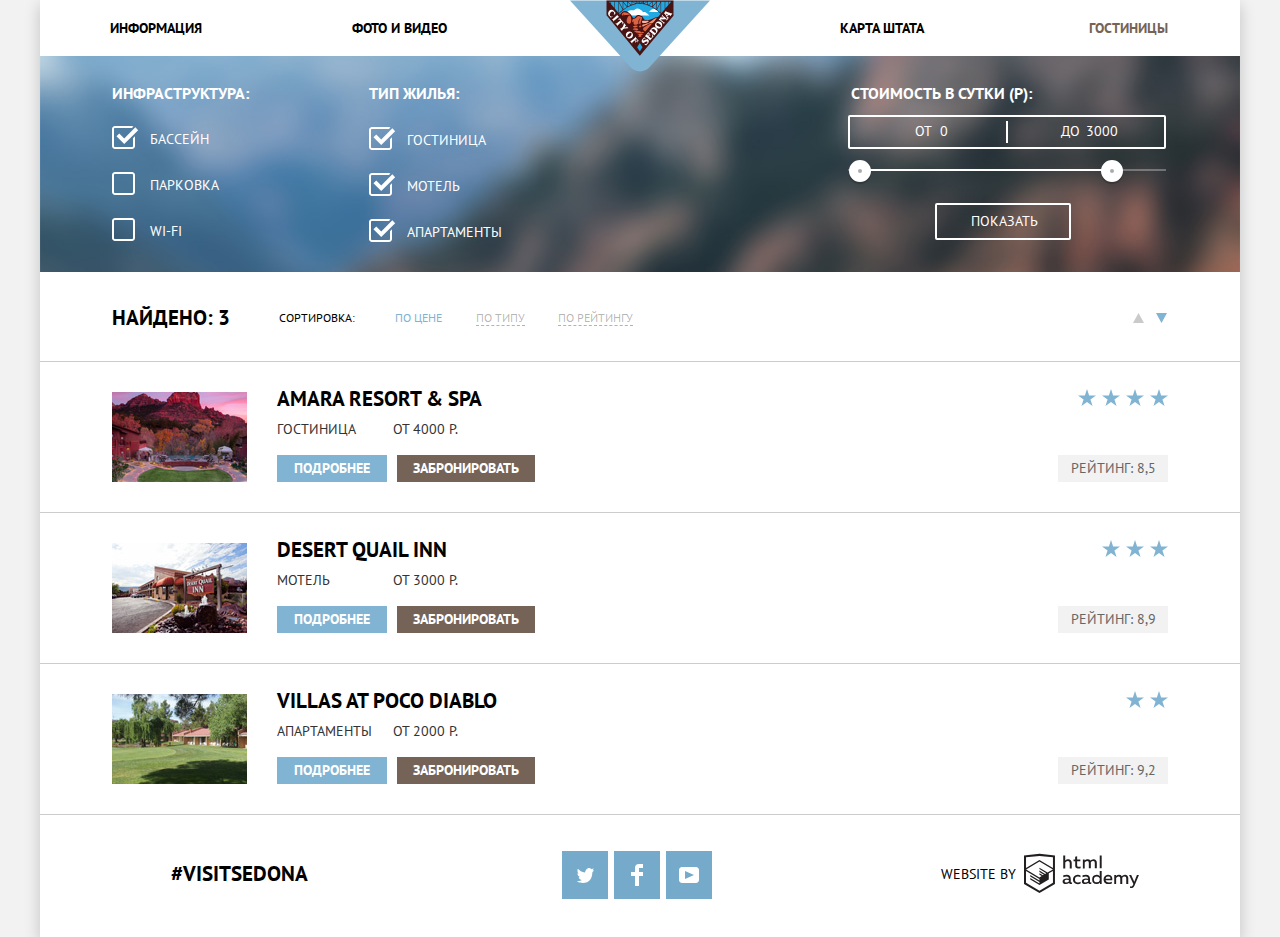
==== commit 434ed72d: "Защита проекта (3)" ====
--- a/inner.html
+++ b/inner.html
@@ -6,7 +6,7 @@
     <title>HTML Academy: Седона</title>
     <link href="https://fonts.googleapis.com/css?family=PT+Sans:400,700&display=swap&subset=cyrillic" rel="stylesheet">
     <link href="css/normalize.css" rel="stylesheet">
-    <link href="css/style.css" rel="stylesheet">
+    <link href="css/style.min.css" rel="stylesheet">
 </head>
 
 <body>
--- a/css/style.min.css
+++ b/css/style.min.css
@@ -0,0 +1 @@
+@keyframes bounce{0%{transform:translateY(-2000px)}70%{transform:translateY(30px)}90%{transform:translateY(-10px)}to{transform:translateY(0)}}@keyframes shake{0%,to{transform:translateY(0)}10%,30%,50%,70%,90%{transform:translateY(-10px)}20%,40%,60%,80%{transform:translateY(10px)}}body,html{height:100%;min-width:1200px}body{margin:0;padding:0;font-family:"PT Sans",Arial,sans-serif;font-size:14px;line-height:26px;font-weight:400;color:#333;text-transform:uppercase;background-color:#f2f2f2}.main-navigation,.main-wrapper{background-color:#fff;position:relative}.main-wrapper{width:1200px;min-height:100%;margin:0 auto;padding:0;box-shadow:0 5px 15px rgba(0,1,1,.2)}a{text-decoration:none}img{max-width:100%}.main-navigation{font-size:14px;line-height:26px;text-align:center;color:#000;font-weight:700;display:flex;flex-direction:column;align-items:center}.nav{list-style:none;margin:0;padding:10px 62px 10px 60px;display:flex;flex-direction:row;flex-wrap:wrap;width:calc(100% - 122px)}.nav-item{margin-right:130px}.nav-item:nth-child(3n){margin-right:145px;margin-left:auto}.nav-item:nth-child(4n){margin-right:0}.nav-item-link{display:inline-block;vertical-align:middle;padding:5px 10px;color:#000}.nav-item-link:focus,.nav-item-link:hover{color:#81b3d2;background-color:#fff}.nav-item-link:active{color:rgba(0,0,0,.3);background-color:#fff}.nav-item--current .nav-item-link,.site-navigation-current a{color:#766357}.main-header{min-height:56px}.main-header-logo{width:140px;height:71px;background-color:transparent;position:absolute;top:0;left:50%;margin-left:-70px;z-index:1}.site-navigation li{width:239px}.foto{padding-right:240px}.visually-hidden:not(:focus):not(:active){position:absolute;clip:rect(0 0 0 0);width:1px;height:1px;margin:-1px;border:0;padding:0;white-space:nowrap;clip-path:inset(100%);overflow:hidden}.info-container{margin:0 auto;padding:0;min-height:640px;text-align:center}.info-welcome{height:508px;background-image:url(../img/background-photo.jpg);background-position:top -80px center;background-repeat:no-repeat;background-color:#81b3d2;position:relative}.info-welcome::before{content:"";position:absolute;width:1200px;height:59px;top:450px;right:0;background-image:url(../img/polygon.svg);background-position:center;background-repeat:no-repeat}.info-picture{margin:auto;padding-top:77px}.white-back{background-color:#fff;width:100%}.info-sedona{padding-bottom:29px;padding-left:380px;padding-right:380px;margin:auto;font-size:21px;line-height:26px;color:#000;font-weight:700;background-color:#fff}.info-wrapper .title{margin:0}.info-wrapper,.title{text-align:center;background-color:#fff}.info-wrapper{padding-top:59px;padding-bottom:51px}.title{font-size:14px;line-height:26px;color:#333;font-weight:400}.reasons{margin:0;padding:0;display:flex;flex-direction:column;align-items:flex-start;counter-reset:reasons}.reasons-additional,.reasons-item{margin:0;padding:0;min-height:256px;display:flex;flex-direction:row;flex-wrap:nowrap}.reasons-additional{list-style:none}.reasons-item--image{background-color:#81b3d2;color:#fff}.reasons-item--reverse{flex-direction:row-reverse}.reasons-item--gray{background-color:#eee}.reasons-item-img{width:800px;height:256px;background-image:url(../img/feature-picture-1.jpg);background-position:center center;background-repeat:no-repeat}.reasons-item-img--bridge{background-image:url(../img/feature-picture-2.jpg)}.reasons-item-info{width:280px;padding:46px 60px 40px;display:flex;flex-direction:column;align-content:space-between;text-align:center}.reasons-item-title{font-size:21px;line-height:21px;margin-top:0;margin-bottom:31px;position:relative;padding:0 60px 36px}.reasons-item--gray h4{color:#000}.reasons-item-title::after{display:block;position:absolute;left:50%;bottom:0;transform:translate(-50%,50%);counter-increment:reasons;content:"- �" counter(reasons) " -";font-size:14px;line-height:21px;font-weight:400}.reasons-item-text{margin:0;line-height:21px}.reasons-additional-title{margin:0;font-size:21px;line-height:21px;font-weight:700;color:#000}.title-food,.title-housing,.title-souvenirs{position:relative;padding-bottom:24px}.title-housing::before{content:"";position:absolute;top:-103px;left:50%;width:75px;height:72px;margin-left:-37.5px;background-image:url(../img/icon-1.svg)}.title-food::before,.title-souvenirs::before{content:"";position:absolute;top:-100px;left:50%;width:74px;height:70px;margin-left:-37px;background-image:url(../img/icon-3.svg)}.title-souvenirs::before{top:-105px;width:64px;height:76px;margin-left:-32px;background-image:url(../img/icon-2.svg)}.reasons-additional-item{width:300px;padding:160px 50px 83px;display:flex;flex-direction:column;text-align:center}.map{width:1200px;height:473px;background-image:url(../img/map.jpg)}.search{text-align:center;min-height:640px;padding-top:50px}.search h3{font-size:30px;line-height:36px;color:#000;font-weight:700;background-color:#fff;margin-bottom:24px;margin-top:0}.search .title{width:440px;min-height:30px;margin:22px auto 47px;line-height:24px}.search-item-buttons input[type=number]{-webkit-appearance:textfield;-moz-appearance:textfield}.search-item-buttons input[type=number]::-webkit-inner-spin-button,.search-item-buttons input[type=number]::-webkit-outer-spin-button{-webkit-appearance:none;-moz-appearance:none}.button{font:inherit;text-align:center;vertical-align:middle;text-transform:uppercase;border:0}.open-form{width:568px;height:86px;font-size:21px;font-weight:700;line-height:26px;color:#fff;background-color:#766357;cursor:pointer}.open-form:focus,.open-form:hover{background-color:#604e43}.open-form:active{color:rgba(255,255,255,.3);background-color:#503e33}.popup{width:568px;margin:0 auto;position:relative}.search-form,.search-item{display:flex;flex-direction:row}.search-form{background:#fff;position:absolute;left:0;right:0;top:100%;padding:55px;text-align:left;box-shadow:0 7px 15px rgba(0,1,1,.2);z-index:1;animation-name:bounce;animation-duration:.8s;flex-wrap:wrap;width:458px}.search-item{flex-wrap:nowrap;align-items:center;margin-bottom:29px;width:100%}.search-item--iconed{position:relative}.search-item--half{width:50%}.search-item-label{font-weight:700;min-width:95px;padding-right:15px;color:#000}.search-item-label--right{min-width:85px;padding-right:25px;padding-left:5px;text-align:right}.search-item-input{background-color:#f2f2f2;width:100%;padding:9px;height:16px;line-height:26px;border:2px solid #f2f2f2;box-shadow:none;font-weight:700;text-transform:uppercase}.search-item-input:hover{background-color:#ebebeb;outline:0;border-color:#ebebeb}.search-item-input:focus{background-color:#fff;outline:0;border-color:#e5e5e5}.search-item-input::-webkit-input-placeholder{color:#000;font-weight:700;text-transform:uppercase}.search-item-input:-moz-placeholder,.search-item-input::-moz-placeholder{color:#000;font-weight:700;text-transform:uppercase}.search-item-input:-ms-input-placeholder{color:#000;font-weight:700;text-transform:uppercase}.search-item--iconed .search-item-input{padding-right:30px}.search-item-button{border:0;position:absolute;top:50%;right:10px;cursor:pointer;transform:translateY(-50%);padding:0;outline:0;background:0 0}.search-item-icon{fill:#aaa;width:21px;height:22px}.search-item-icon:hover{fill:#000}.search-item-icon:active{fill:#81b3d2}.amount{display:flex;flex-direction:row;flex-wrap:nowrap;width:100%}.amount .search-item-input{text-align:center;width:calc(100% - 76px - 18px - 4px)}.amount-button{width:38px;height:38px;position:relative;background:#f2f2f2;color:#a9a9a9;box-shadow:none;border:0;font-size:18px;font-weight:700;padding:0;cursor:pointer}.amount-button:hover{color:#000}.amount-button:active{color:#81b3d2}.amount-button--minus::before,.amount-button--plus::after,.amount-button--plus::before{content:"";position:absolute;width:12px;height:3px;background-color:#a9a9a9;display:inline-block;vertical-align:middle}.amount-button--minus::before,.amount-button--plus::before{transform:translate(-50%,-50%);left:50%;top:50%}.amount-button--plus::after{left:13px;top:18px;transform:rotate(90deg)}.amount-button--minus:focus::before,.amount-button--minus:hover::before{background-color:#000}.amount-button--minus:active::before{background-color:#81b3d2}.amount-button--plus:focus::before,.amount-button--plus:hover::before{background-color:#000}.amount-button--plus:active::before{background-color:#81b3d2}.amount-button--plus:focus::after,.amount-button--plus:hover::after{background-color:#000}.amount-button--plus:active::after{background-color:#81b3d2}.button-search{background:#81b3d2;color:#fff;text-align:center;font-weight:700;font-size:21px;padding:15px;cursor:pointer;margin-top:26px}.button-search:hover{background:#669ebf}.button-search:active{background:#5596be;color:rgba(255,255,255,.6)}.button-block{width:100%}.main-footer{font-size:21px;line-height:26px;color:#000;font-weight:700;background-color:#fff;padding:33px 100px 37px;display:flex;align-items:center}.footer-tag{min-height:16px;margin-right:25px;margin-left:31px}.footer-social{display:flex;flex-wrap:wrap;justify-content:space-between;margin-left:auto;margin-top:2px;width:150px}.social-button{width:46px;height:48px;background-color:#5496bd;opacity:.8;display:flex;align-items:center;justify-content:center}.social-button:focus,.social-button:hover{opacity:.9}.social-button:active{opacity:1}.social-button:active .social-button-img{opacity:.3}.footer-copyright{display:flex;justify-content:space-between;align-items:center;margin:0 0 0 auto}.footer-copyright-text{font-size:14px;line-height:26px;text-align:center;color:#000;font-weight:400;background-color:#fff}.footer-copyright-link{position:relative;right:1px;margin-left:9px;margin-top:5px}.footer-copyright-img{width:115px;height:41px;background-color:#fff}.footer-copyright-link:focus path,.footer-copyright-link:hover path{fill:#81b3d2}.footer-copyright-link:active path{fill:#bdbbbc}.main-header.inner-header{margin:0}.filter{margin:0 auto;padding:27px 74px 7px 72px;background-image:url(../img/filter-background.jpg);background-position:bottom 53% center;background-repeat:no-repeat;background-color:#766357}.fiiter-item-fieldset{border:0;margin:0;padding:0}.fiiter-item{padding-right:120px}.filter-form{display:flex}.filter-title.title-infrastructure{margin-bottom:22px}.filter-title.title-type-housing{margin-bottom:23px}.type-housing-container{min-height:115px;display:flex;flex-direction:column;flex-wrap:wrap;justify-content:space-between}.filter-checkbox input{order:-1}.type-housing-container label{padding-left:25px;margin-bottom:20px}.filter-title{font-size:16px;font-weight:700;line-height:21px;text-align:left;color:#fff}.filter-checkbox{display:flex;padding-left:25px;margin-bottom:20px}.filter-checkbox,.type-housing{font-size:14px;font-weight:400;color:#fff;position:relative;cursor:pointer}.filter-checkbox input[type=checkbox]+.checkbox-indicator,.type-housing input[type=checkbox]+.checkbox-indicator{position:absolute;top:0;left:0;width:23px;height:23px;background-image:url(../img/checkbox-off.svg)}.filter-checkbox input[type=checkbox]:checked+.checkbox-indicator{content:"";position:absolute;top:0;left:0;width:27px;height:23px;background-image:url(../img/checkbox-on.svg)}.filter-checkbox input[type=checkbox]:disabled+.checkbox-indicator{opacity:.3}.type-housing input[type=checkbox]:checked+.checkbox-indicator{content:"";position:absolute;top:0;left:0;width:27px;height:23px;background-image:url(../img/checkbox-on.svg)}.filter-checkbox input[type=checkbox]{visibility:hidden}.type-housing input[type=checkbox]:disabled+.checkbox-indicator{opacity:.3}.filter-range{width:318px;margin-left:auto}.filter-range-title{font-size:16px;font-weight:700;line-height:21px;text-align:left;color:#fff;padding-bottom:11px;padding-left:3px}.price-controls{position:relative;height:30px;margin-bottom:20px;font-size:0;border:2px solid #fff;border-radius:2px}.price-controls::after{content:"";position:absolute;width:2px;height:22px;background:#fff;top:50%;left:50%;transform:translate(-50%,-50%)}.price-controls input,.price-controls label{font-size:14px;line-height:21px;text-align:center;color:#fff}.price-controls label{display:inline-block;vertical-align:top;cursor:pointer}.price-controls .min-price{width:70px;padding-left:50px;padding-top:3px}.price-controls .max-price{width:70px;padding-top:3px;padding-left:87px}.price-controls input{width:40px;margin:0;background:0 0;border:0}.price-controls input[name=min-price]{width:20px}.range-controls{position:relative;margin-bottom:32px}.range-controls .scale{height:2px;background:rgba(255,255,255,.3);padding-left:5px}.range-controls .bar{width:80%;height:2px;background:#fff}.range-toggle{position:absolute;top:-9px;width:4px;height:4px;background:#ababab;border:9px solid #fff;border-radius:50%;box-shadow:0 2px 1px 0 rgba(0,1,1,.2);cursor:pointer}.range-toggle:hover{background:#1c4f80;border:10px solid #fff}.range-toggle-min{left:1px}.range-toggle-max{right:43px}.show{display:block;padding:6px 34px;font-size:14px;line-height:21px;color:#fff;text-transform:uppercase;background:0 0;border:2px solid #fff;border-radius:2px;cursor:pointer;width:136px;margin:0 95px 0 auto}.show:active,.show:focus,.show:hover{color:#000;background-color:#fff}.sorting{min-height:22px;background-color:#fff;border-bottom:1px solid rgba(0,1,1,.2);padding:33px 73px 30px 72px;display:flex;align-items:center}.sorting-type{padding-left:49px;display:flex;justify-content:flex-start}.sorting-arrows,.sorting-type-list{display:flex;justify-content:space-between}.sorting-type-list{margin:0;padding:0 0 0 40px;width:238px}.sorting-arrows{margin-left:auto}.arrows{margin-left:12px}.sorting span{font-size:21px;font-weight:700;line-height:26px;text-align:left;color:#000;background-color:#fff}.sorting h3,.sorting-type-list{font-size:12px;line-height:18px;text-align:left;font-weight:400;background-color:#fff}.sorting h3{margin:0;color:#000}.sorting-type-list{list-style:none;color:rgba(0,0,0,.3)}.sorting-type-list a{color:rgba(0,0,0,.3);border-bottom:1px dashed rgba(0,0,0,.3)}.sorting-type-list a:focus,.sorting-type-list a:hover{color:#81b3d2;background-color:#fff;border-bottom:1px dashed #81b3d2}.sorting-cost a,.sorting-type-list a:active{border:0;color:#000;background-color:#fff}.sorting-cost a{color:#81b3d2}.arrows path{fill:#cacaca}.arrow-down path{fill:#81b3d2}.arrows path:focus,.arrows path:hover{fill:#000}.arrows path:active{fill:#81b3d2}.catalog{min-height:453px;padding:0;background-color:#fff}.catalog-list{display:flex;margin:0;padding:0;list-style:none;flex-direction:column}.catalog-item{background-color:#fff;padding:24px 72px 30px;border-bottom:1px solid rgba(0,1,1,.2);display:flex;justify-content:space-between;flex-direction:row;align-items:flex-end}.catalog-item-description{width:708px;padding-left:30px;padding-right:32px;min-height:95px;display:flex;flex-direction:column;justify-content:flex-start}.catalog-name{padding:0;margin:0 0 7px}.catalog-item-img{width:135px;height:90px}.catalog-name{font-size:21px;font-weight:700;line-height:26px;text-align:left;color:#000;background-color:#fff}.catalog-name:focus,.catalog-name:hover{color:#81b3d2}.catalog-name:active{color:rgba(0,0,0,.3)}.catalog-description{font-size:14px;font-weight:400;line-height:21px;text-align:left;color:#333;background-color:#fff;margin:0 0 15px;display:flex}.catalog-description-title{margin:0;width:116px}.button-info{height:27px;font-size:14px;font-weight:700;text-align:left;line-height:21px;color:#fff;background-color:#81b3d2;display:flex;align-items:center;justify-content:center;padding-right:17px;padding-left:17px}.button-info:focus,.button-info:hover{background-color:#669ec0}.button-info:active{color:rgba(255,255,255,.3);background-color:#5496bd}.button-reservation{height:27px;font-size:14px;font-weight:700;text-align:left;line-height:21px;color:#fff;background-color:#766357;display:flex;align-items:center;justify-content:center;padding-right:16px;padding-left:16px}.button-reservation:focus,.button-reservation:hover{background-color:#604e43}.button-reservation:active{color:rgba(255,255,255,.3);background-color:#503e33}.catalog-reservation{width:258px;display:flex;flex-wrap:wrap;justify-content:space-between}.catalog-item-rating{display:flex;flex-direction:column;justify-content:space-between;align-items:flex-end;margin-left:auto}.rating-stars{margin-bottom:40px}.rating-text{width:110px;height:27px;font-size:14px;font-weight:400;text-align:center;line-height:21px;color:#666;background-color:#f2f2f2;display:flex;align-items:center;justify-content:center}.rating-stars-img{display:inline-block;vertical-align:top;margin-left:2px}.form-off{display:none}.modal-error{animation-name:shake;animation-duration:.6s}